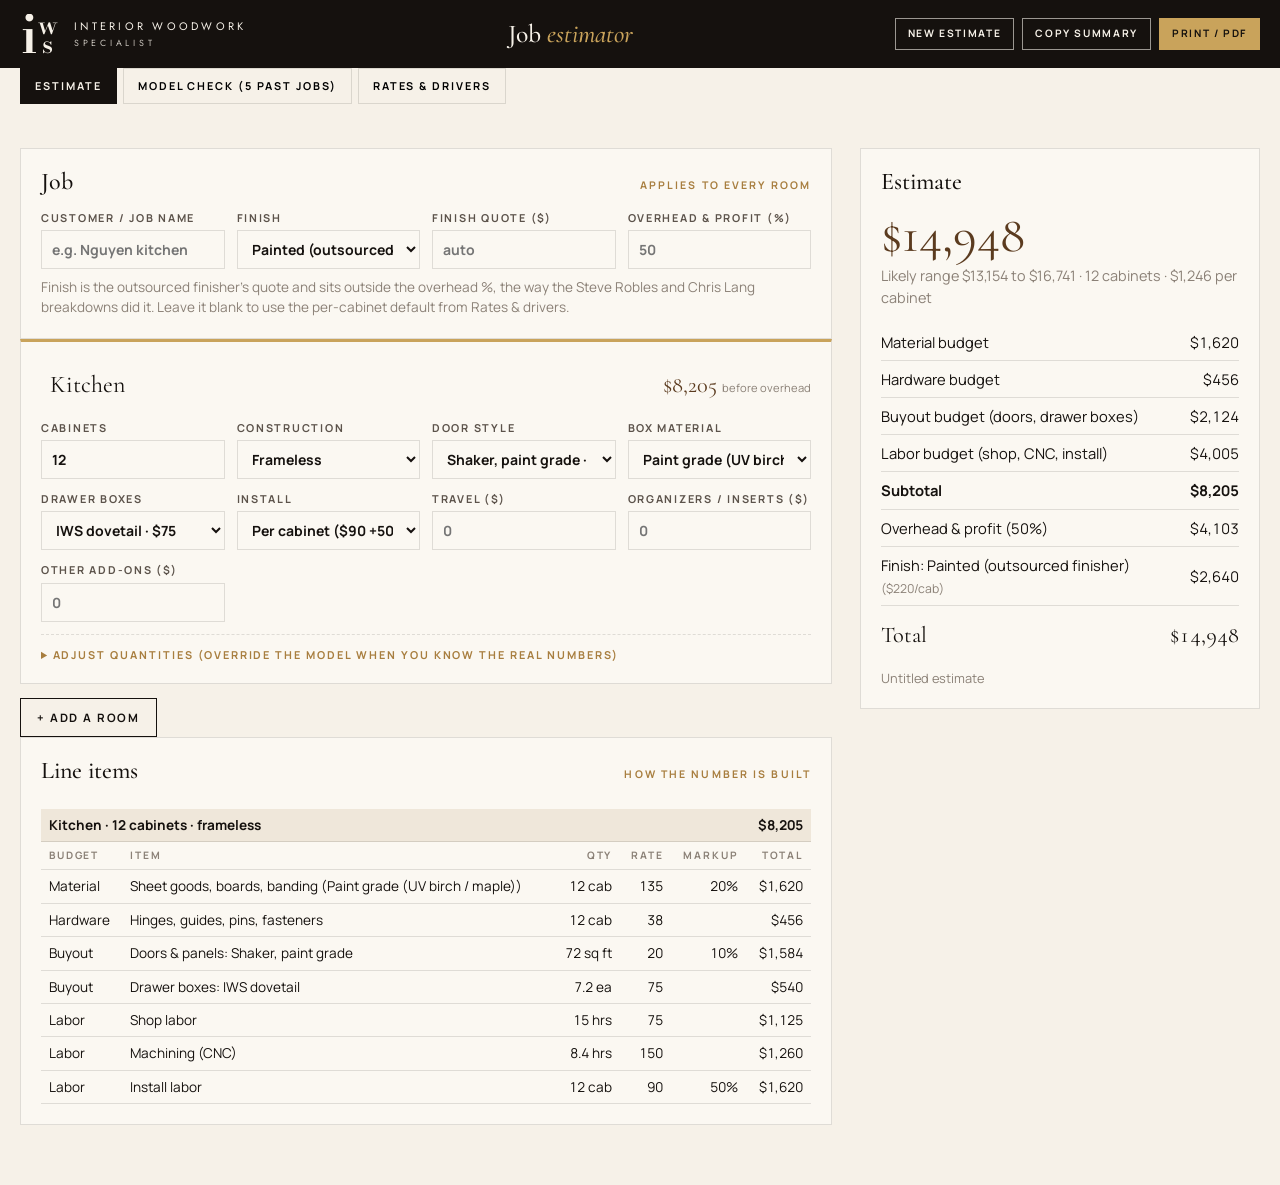
==== estimator/index.html @ f6d0c846 "Add internal job estimator built from five IWS pricing breakdowns estimator/index.html: quick job es" ====
<!DOCTYPE html>
<html lang="en">
<head>
  <meta charset="utf-8">
  <meta name="viewport" content="width=device-width, initial-scale=1">
  <meta name="robots" content="noindex, nofollow">
  <title>IWS Estimator</title>
  <link rel="icon" type="image/png" href="../assets/images/logo/iws-mark.png">
  <link rel="stylesheet" href="../css/fonts.css">
  <style>
    :root { --ink:#15110e; --ink-2:#221c17; --paper:#f6f1e8; --cream:#fbf8f2; --paper-2:#efe7da; --walnut:#5b3b1f; --gold:#c9a35b; --gold-2:#a87e3f; --muted:#8b8177; --line:rgba(21,17,14,.12); --ok:#3f7d4e; --warn:#b3542f; }
    * { box-sizing:border-box; }
    body { margin:0; font-family:"Manrope","Helvetica Neue",Arial,sans-serif; font-size:15px; line-height:1.5; color:var(--ink); background:var(--paper); }
    h1,h2,h3 { font-family:"Cormorant Garamond",Georgia,serif; font-weight:500; margin:0; line-height:1.1; }
    button { font:inherit; cursor:pointer; }
    input, select { font:inherit; font-size:14px; padding:8px 10px; border:1px solid var(--line); background:var(--cream); color:var(--ink); border-radius:0; width:100%; }
    input:focus, select:focus { outline:2px solid var(--gold); outline-offset:-1px; }
    label { display:grid; gap:4px; font-size:.68rem; letter-spacing:.16em; text-transform:uppercase; font-weight:700; color:#5c534b; }
    .top { background:var(--ink); color:var(--paper); padding:14px 0; }
    .wrap { width:min(1400px, 100% - 40px); margin-inline:auto; }
    .top .wrap { display:flex; align-items:center; justify-content:space-between; gap:20px; flex-wrap:wrap; }
    .brand { display:flex; align-items:center; gap:14px; color:var(--paper); text-decoration:none; }
    .mono-svg { height:40px; width:auto; display:block; }
    .mono-svg text { font-family:"Bodoni Moda",Didot,serif; font-weight:600; }
    .brand span { font-family:"Jost",sans-serif; font-size:.68rem; letter-spacing:.3em; text-transform:uppercase; line-height:1.25; }
    .brand small { display:block; font-size:.82em; letter-spacing:.42em; opacity:.8; margin-top:3px; }
    .top h1 { font-size:1.6rem; }
    .top h1 em { color:var(--gold); font-style:italic; }
    .top .tools { display:flex; gap:8px; flex-wrap:wrap; }
    .btn { display:inline-flex; align-items:center; gap:8px; padding:10px 16px; font-size:.72rem; font-weight:700; letter-spacing:.16em; text-transform:uppercase; border:1px solid var(--ink); background:transparent; color:var(--ink); }
    .btn:hover { background:var(--ink); color:var(--paper); }
    .btn--gold { background:var(--gold); border-color:var(--gold); color:var(--ink); }
    .btn--gold:hover { background:#e6cf94; border-color:#e6cf94; color:var(--ink); }
    .btn--light { border-color:rgba(246,241,232,.6); color:var(--paper); }
    .btn--light:hover { background:var(--paper); color:var(--ink); }
    .btn--sm { padding:7px 12px; font-size:.64rem; }
    .btn--danger { border-color:var(--warn); color:var(--warn); }
    .btn--danger:hover { background:var(--warn); color:#fff; }
    .layout { display:grid; grid-template-columns: 1fr 400px; gap:28px; align-items:start; padding:28px 0 60px; }
    .card { background:var(--cream); border:1px solid var(--line); padding:20px; }
    .card + .card { margin-top:16px; }
    .card h2 { font-size:1.5rem; margin-bottom:14px; display:flex; align-items:baseline; justify-content:space-between; gap:12px; }
    .card h2 small { font-family:"Manrope",sans-serif; font-size:.66rem; letter-spacing:.2em; text-transform:uppercase; color:var(--gold-2); font-weight:700; }
    .grid { display:grid; gap:12px; grid-template-columns: repeat(auto-fit, minmax(150px, 1fr)); }
    .room { border-top:3px solid var(--gold); }
    .room-head { display:flex; justify-content:space-between; align-items:center; gap:12px; margin-bottom:12px; }
    .room-head input { font-family:"Cormorant Garamond",serif; font-size:1.5rem; padding:4px 8px; border-color:transparent; background:transparent; }
    .room-head input:hover, .room-head input:focus { border-color:var(--line); background:var(--paper); }
    .room-sub { font-family:"Cormorant Garamond",serif; font-size:1.4rem; color:var(--walnut); white-space:nowrap; }
    .adv { margin-top:12px; border-top:1px dashed var(--line); padding-top:12px; }
    .adv summary { cursor:pointer; font-size:.68rem; letter-spacing:.18em; text-transform:uppercase; font-weight:700; color:var(--gold-2); }
    .adv .grid { margin-top:12px; }
    .adv label span.model { font-weight:400; letter-spacing:0; text-transform:none; color:var(--muted); font-size:.72rem; }
    .summary { position:sticky; top:16px; }
    .summary .total { font-family:"Cormorant Garamond",serif; font-size:3.2rem; line-height:1; color:var(--walnut); }
    .summary .range { color:var(--muted); font-size:.9rem; margin-top:4px; }
    .summary table { width:100%; border-collapse:collapse; margin-top:16px; font-size:.92rem; }
    .summary td { padding:7px 0; border-bottom:1px solid var(--line); }
    .summary td:last-child { text-align:right; font-variant-numeric:tabular-nums; }
    .summary tr.sub td { font-weight:700; }
    .summary tr.tot td { font-family:"Cormorant Garamond",serif; font-size:1.4rem; border-bottom:0; padding-top:12px; }
    .summary .meta { font-size:.8rem; color:var(--muted); margin-top:10px; }
    #lines { overflow-x:auto; }
    .lines { width:100%; min-width:600px; border-collapse:collapse; font-size:.85rem; margin-top:10px; }
    .lines th, .lines td { text-align:left; padding:6px 8px; border-bottom:1px solid var(--line); vertical-align:top; }
    .lines th { font-size:.64rem; letter-spacing:.18em; text-transform:uppercase; color:var(--muted); }
    .lines td.n, .lines th.n { text-align:right; font-variant-numeric:tabular-nums; white-space:nowrap; }
    .lines tr.group td { font-weight:700; background:var(--paper-2); }
    .cal { width:100%; border-collapse:collapse; font-size:.9rem; }
    .cal th, .cal td { padding:9px 8px; border-bottom:1px solid var(--line); text-align:left; vertical-align:top; }
    .cal th { font-size:.64rem; letter-spacing:.18em; text-transform:uppercase; color:var(--muted); }
    .cal td.n { text-align:right; font-variant-numeric:tabular-nums; white-space:nowrap; }
    .cal .ok { color:var(--ok); font-weight:700; } .cal .warn { color:var(--warn); font-weight:700; }
    .cal small { color:var(--muted); display:block; }
    .settings .grid { grid-template-columns: repeat(auto-fit, minmax(170px, 1fr)); }
    .note { font-size:.85rem; color:var(--muted); margin:8px 0 0; }
    .tabs { display:flex; gap:6px; margin-bottom:16px; flex-wrap:wrap; }
    .tabs button { padding:9px 14px; font-size:.68rem; letter-spacing:.18em; text-transform:uppercase; font-weight:700; border:1px solid var(--line); background:transparent; }
    .tabs button.on { background:var(--ink); color:var(--paper); border-color:var(--ink); }
    .pane[hidden] { display:none; }
    @media (max-width: 980px) { .layout { grid-template-columns:1fr; } .summary { position:static; } }
    @media print {
      .top, .tabs, .tools, .adv, .btn, #settingsPane, #calPane, .room-head button, .noprint { display:none !important; }
      body { background:#fff; } .layout { grid-template-columns:1fr; padding:0; } .card { border:0; padding:0 0 16px; page-break-inside:avoid; }
      .summary { position:static; } input, select { border:0; background:transparent; padding:0; }
      .print-head { display:block !important; }
    }
    .print-head { display:none; font-family:"Cormorant Garamond",serif; font-size:1.6rem; margin-bottom:12px; }
    .print-head small { display:block; font-family:"Manrope",sans-serif; font-size:.75rem; color:var(--muted); }
  </style>
</head>
<body>

<header class="top">
  <div class="wrap">
    <a class="brand" href="../index.html">
      <svg class="mono-svg" viewBox="0 0 100 100" aria-hidden="true"><text font-size="130" x="2" y="97" fill="currentColor">i</text><text font-size="62" x="46" y="50" fill="currentColor">w</text><text font-size="62" x="54" y="97" fill="currentColor">s</text></svg>
      <span>Interior Woodwork<small>Specialist</small></span>
    </a>
    <h1>Job <em>estimator</em></h1>
    <div class="tools">
      <button class="btn btn--light btn--sm" id="btnNew">New estimate</button>
      <button class="btn btn--light btn--sm" id="btnCopy">Copy summary</button>
      <button class="btn btn--gold btn--sm" id="btnPrint">Print / PDF</button>
    </div>
  </div>
</header>

<main class="wrap">
  <div class="tabs noprint">
    <button class="on" data-tab="estimate">Estimate</button>
    <button data-tab="cal">Model check (5 past jobs)</button>
    <button data-tab="settings">Rates &amp; drivers</button>
  </div>

  <!-- ESTIMATE -->
  <section class="pane" id="estimatePane">
    <div class="layout">
      <div>
        <div class="print-head" id="printHead"></div>
        <div class="card">
          <h2>Job <small>Applies to every room</small></h2>
          <div class="grid">
            <label>Customer / job name <input id="jobName" placeholder="e.g. Nguyen kitchen"></label>
            <label>Finish <select id="finish"></select></label>
            <label>Finish quote ($) <input id="finishQuote" type="number" min="0" step="50" placeholder="auto"></label>
            <label>Overhead &amp; profit (%) <input id="overheadPct" type="number" min="0" step="1"></label>
          </div>
          <p class="note">Finish is the outsourced finisher's quote and sits outside the overhead %, the way the Steve Robles and Chris Lang breakdowns did it. Leave it blank to use the per-cabinet default from Rates &amp; drivers.</p>
        </div>
        <div id="rooms"></div>
        <div style="margin-top:14px" class="noprint"><button class="btn" id="btnAddRoom">+ Add a room</button></div>
        <div class="card" id="linesCard"><h2>Line items <small>How the number is built</small></h2><div id="lines"></div></div>
      </div>
      <aside class="summary card">
        <h2>Estimate</h2>
        <div class="total" id="total">$0</div>
        <div class="range" id="range"></div>
        <table id="summaryTable"></table>
        <div class="meta" id="meta"></div>
      </aside>
    </div>
  </section>

  <!-- CALIBRATION -->
  <section class="pane" id="calPane" hidden>
    <div class="card">
      <h2>Model vs. the five real breakdowns <small>Same drivers, real cabinet counts</small></h2>
      <p class="note">Each row runs a past job through the quick model using only its cabinet counts, construction, door style, drawer boxes and install method, then compares with what IWS actually priced. Aim for every row inside about 10%. Change drivers in the next tab and this updates live.</p>
      <table class="cal" id="calTable"></table>
      <p class="note" id="calSummary"></p>
      <p class="note">Two jobs (McCasland, Herlinda) priced install as hours instead of per cabinet, so their cabinet counts are estimates. On McCasland and Herlinda the finish quote sat inside the 50% overhead; on the other three it sat outside. Bhimani used 63.6% overhead instead of 50%.</p>
    </div>
  </section>

  <!-- SETTINGS -->
  <section class="pane settings" id="settingsPane" hidden>
    <div class="card">
      <h2>Rate card <small>From the breakdowns</small></h2>
      <div class="grid" id="rateGrid"></div>
    </div>
    <div class="card">
      <h2>Per-cabinet drivers <small>Fitted from past jobs</small></h2>
      <div class="grid" id="driverGrid"></div>
      <p class="note">Observed per cabinet on rooms with known counts: material $124 to $151, hardware $38 to $41, door area 4 to 9 sq ft, drawers 0.45 to 0.70, shop 1.1 to 1.3 hours (1.9 on the newest template), machining 0.5 to 0.85 hours, face-frame parts 3.6 to 4.9 on inset.</p>
    </div>
    <div class="card">
      <h2>Door styles ($ per sq ft) <small>Rate and line markup</small></h2>
      <div class="grid" id="doorGrid"></div>
    </div>
    <div class="card">
      <h2>Drawer boxes, material tiers, finish <small>Per unit</small></h2>
      <div class="grid" id="miscGrid"></div>
      <div style="margin-top:16px;display:flex;gap:8px;flex-wrap:wrap">
        <button class="btn btn--sm" id="btnExport">Export settings (JSON)</button>
        <button class="btn btn--sm btn--danger" id="btnReset">Reset to fitted defaults</button>
      </div>
      <p class="note">Settings save in this browser automatically. Export before switching computers.</p>
    </div>
  </section>
</main>

<script src="model.js"></script>
<script>
(function () {
  const M = window.IWSModel;
  const $ = (s, r) => (r || document).querySelector(s);
  const fmt = (n) => '$' + Math.round(n).toLocaleString('en-US');
  const fmt2 = (n, d) => Number(n).toLocaleString('en-US', { maximumFractionDigits: d === undefined ? 2 : d });
  const LS_CFG = 'iws-estimator-config-v1', LS_JOB = 'iws-estimator-job-v1';

  // ---- config (rates, drivers, catalogs) with persistence ----
  const deep = (o) => JSON.parse(JSON.stringify(o));
  const defaults = () => ({ rates: deep(M.RATES), drivers: deep(M.DRIVERS), doors: deep(M.DOOR_STYLES), boxes: deep(M.DRAWER_BOXES), tiers: deep(M.MATERIAL_TIERS), finishes: deep(M.FINISH_OPTIONS) });
  let cfg; try { cfg = JSON.parse(localStorage.getItem(LS_CFG)) || defaults(); } catch { cfg = defaults(); }
  function applyCfg() { // push catalog edits into the model's shared lists
    ['doors','boxes','tiers','finishes'].forEach((k) => { const list = { doors: M.DOOR_STYLES, boxes: M.DRAWER_BOXES, tiers: M.MATERIAL_TIERS, finishes: M.FINISH_OPTIONS }[k]; cfg[k].forEach((it, i) => Object.assign(list[i], it)); });
  }
  function saveCfg() { try { localStorage.setItem(LS_CFG, JSON.stringify(cfg)); } catch {} }

  // ---- job state ----
  const newRoom = (name) => ({ name: name || 'Kitchen', cabinets: 12, construction: 'frameless', doorStyle: 'shaker_paint', materialTier: 'paint', drawerBox: 'dovetail', installMode: 'percab', installHrs: '', installLump: '', travel: '', organizers: '', otherAddons: '', otherLabel: 'Other add-ons', overrides: {} });
  const newJob = () => ({ name: '', finish: 'painted', finishQuote: '', overheadPct: '', rooms: [newRoom('Kitchen')] });
  let job; try { job = JSON.parse(localStorage.getItem(LS_JOB)) || newJob(); } catch { job = newJob(); }
  function saveJob() { try { localStorage.setItem(LS_JOB, JSON.stringify(job)); } catch {} }

  // ---- render rooms ----
  const opts = (list, sel, fmtFn) => list.map((o) => `<option value="${o.id}" ${o.id === sel ? 'selected' : ''}>${fmtFn ? fmtFn(o) : o.label}</option>`).join('');
  function renderRooms() {
    const est = M.estimateJob(job, cfg);
    $('#rooms').innerHTML = job.rooms.map((r, i) => {
      const e = est.rooms[i]; const q = e.quantities; const ov = r.overrides || {};
      const qi = (key, label, unit, d) => `<label>${label} <span class="model">model: ${fmt2(q[key], d)} ${unit}</span><input type="number" step="any" data-ov="${key}" data-i="${i}" value="${ov[key] ?? ''}" placeholder="${fmt2(q[key], d)}"></label>`;
      return `<div class="card room" data-i="${i}">
        <div class="room-head">
          <input data-f="name" data-i="${i}" value="${esc(r.name)}" aria-label="Room name">
          <div style="display:flex;align-items:center;gap:12px"><span class="room-sub">${fmt(e.subtotal)} <small style="font-family:Manrope;font-size:.7rem;color:var(--muted)">before overhead</small></span>${job.rooms.length > 1 ? `<button class="btn btn--sm btn--danger" data-del="${i}">Remove</button>` : ''}</div>
        </div>
        <div class="grid">
          <label>Cabinets <input type="number" min="0" step="1" data-f="cabinets" data-i="${i}" value="${r.cabinets}"></label>
          <label>Construction <select data-f="construction" data-i="${i}"><option value="frameless" ${r.construction==='frameless'?'selected':''}>Frameless</option><option value="inset" ${r.construction==='inset'?'selected':''}>Inset / face frame</option></select></label>
          <label>Door style <select data-f="doorStyle" data-i="${i}">${opts(cfg.doors, r.doorStyle, (o) => `${o.label} · $${o.rate}/sf`)}</select></label>
          <label>Box material <select data-f="materialTier" data-i="${i}">${opts(cfg.tiers, r.materialTier)}</select></label>
          <label>Drawer boxes <select data-f="drawerBox" data-i="${i}">${opts(cfg.boxes, r.drawerBox, (o) => `${o.label} · $${o.rate}`)}</select></label>
          <label>Install <select data-f="installMode" data-i="${i}"><option value="percab" ${r.installMode==='percab'?'selected':''}>Per cabinet ($${cfg.rates.installPerCab} +${cfg.rates.installMarkupPct}%)</option><option value="hours" ${r.installMode==='hours'?'selected':''}>By hours</option><option value="lump" ${r.installMode==='lump'?'selected':''}>Lump sum</option><option value="none" ${r.installMode==='none'?'selected':''}>No install</option></select></label>
          ${r.installMode==='hours' ? `<label>Install hours <input type="number" step="0.5" data-f="installHrs" data-i="${i}" value="${r.installHrs}"></label>` : ''}
          ${r.installMode==='lump' ? `<label>Install lump sum ($) <input type="number" step="50" data-f="installLump" data-i="${i}" value="${r.installLump}"></label>` : ''}
          <label>Travel ($) <input type="number" step="10" data-f="travel" data-i="${i}" value="${r.travel}" placeholder="0"></label>
          <label>Organizers / inserts ($) <input type="number" step="10" data-f="organizers" data-i="${i}" value="${r.organizers}" placeholder="0"></label>
          <label>Other add-ons ($) <input type="number" step="10" data-f="otherAddons" data-i="${i}" value="${r.otherAddons}" placeholder="0"></label>
        </div>
        <details class="adv">
          <summary>Adjust quantities (override the model when you know the real numbers)</summary>
          <div class="grid">
            ${qi('doorSqFt', 'Door + panel area', 'sq ft', 1)}
            ${qi('drawers', 'Drawer boxes', 'ea', 1)}
            ${qi('shopHrs', 'Shop labor', 'hrs', 1)}
            ${qi('machiningHrs', 'Machining', 'hrs', 1)}
            ${r.construction==='inset' ? qi('faceFrameParts', 'Face frame parts', 'ea', 0) : ''}
            ${r.construction==='inset' ? qi('drawerAsmHrs', 'Drawer assembly', 'hrs', 1) : ''}
            ${qi('material', 'Material budget', '$', 0)}
            ${qi('hardware', 'Hardware budget', '$', 0)}
          </div>
        </details>
      </div>`;
    }).join('');
    renderSummary(est);
  }
  function esc(s) { return String(s ?? '').replace(/[&<>"]/g, (c) => ({ '&':'&amp;','<':'&lt;','>':'&gt;','"':'&quot;' }[c])); }

  function renderSummary(est) {
    est = est || M.estimateJob(job, cfg);
    $('#total').textContent = fmt(est.total);
    $('#range').textContent = `Likely range ${fmt(est.low)} to ${fmt(est.high)} · ${est.cabinets} cabinets · ${fmt(est.perCab)} per cabinet`;
    const B = est.budgets;
    $('#summaryTable').innerHTML = `
      <tr><td>Material budget</td><td>${fmt(B.Material)}</td></tr>
      <tr><td>Hardware budget</td><td>${fmt(B.Hardware)}</td></tr>
      <tr><td>Buyout budget (doors, drawer boxes)</td><td>${fmt(B.Buyout)}</td></tr>
      <tr><td>Labor budget (shop, CNC, install)</td><td>${fmt(B.Labor)}</td></tr>
      <tr class="sub"><td>Subtotal</td><td>${fmt(est.subtotal)}</td></tr>
      <tr><td>Overhead &amp; profit (${fmt2(est.overheadPct, 1)}%)</td><td>${fmt(est.overhead)}</td></tr>
      <tr><td>Finish: ${est.finish.label}${job.finishQuote === '' ? ` <small style="color:var(--muted)">(${fmt(est.finishPerCab)}/cab)</small>` : ''}</td><td>${fmt(est.finishQuote)}</td></tr>
      <tr class="tot"><td>Total</td><td>${fmt(est.total)}</td></tr>`;
    $('#meta').textContent = job.name ? job.name : 'Untitled estimate';
    $('#printHead').innerHTML = `${esc(job.name || 'Estimate')}<small>Interior Woodwork Specialist · ${new Date().toLocaleDateString()} · internal estimate, not a customer quote</small>`;
    // line items
    let html = '';
    est.rooms.forEach((r) => {
      html += `<table class="lines"><tr class="group"><td colspan="5">${esc(r.name)} · ${r.cabinets} cabinets · ${r.construction}</td><td class="n">${fmt(r.subtotal)}</td></tr>
        <tr><th>Budget</th><th>Item</th><th class="n">Qty</th><th class="n">Rate</th><th class="n">Markup</th><th class="n">Total</th></tr>`;
      r.lines.forEach((l) => { html += `<tr><td>${l.group}</td><td>${esc(l.label)}</td><td class="n">${fmt2(l.qty, 1)} ${l.unit}</td><td class="n">${fmt2(l.rate, 2)}</td><td class="n">${l.markupPct ? l.markupPct + '%' : ''}</td><td class="n">${fmt(l.total)}</td></tr>`; });
      html += '</table>';
    });
    $('#lines').innerHTML = html;
  }

  // ---- events ----
  $('#rooms').addEventListener('input', (e) => {
    const t = e.target; const i = Number(t.dataset.i);
    if (t.dataset.f) { job.rooms[i][t.dataset.f] = t.type === 'number' ? (t.value === '' ? '' : Number(t.value)) : t.value; }
    if (t.dataset.ov) { job.rooms[i].overrides = job.rooms[i].overrides || {}; if (t.value === '') delete job.rooms[i].overrides[t.dataset.ov]; else job.rooms[i].overrides[t.dataset.ov] = Number(t.value); }
    saveJob();
    if (t.tagName === 'SELECT') renderRooms(); else { renderSummary(); $$updateRoomSubs(); }
  });
  function $$updateRoomSubs() { const est = M.estimateJob(job, cfg); document.querySelectorAll('.room').forEach((el, i) => { const s = el.querySelector('.room-sub'); if (s && est.rooms[i]) s.firstChild.textContent = fmt(est.rooms[i].subtotal) + ' '; }); }
  $('#rooms').addEventListener('click', (e) => { const b = e.target.closest('[data-del]'); if (b) { job.rooms.splice(Number(b.dataset.del), 1); saveJob(); renderRooms(); } });
  $('#btnAddRoom').addEventListener('click', () => { const names = ['Kitchen', 'Bathroom', 'Laundry', 'Pantry', 'Office', 'Closet', 'Entertainment wall']; job.rooms.push(newRoom(names[job.rooms.length % names.length])); saveJob(); renderRooms(); });
  ['jobName', 'finishQuote', 'overheadPct'].forEach((id) => $('#' + id).addEventListener('input', (e) => { const k = id === 'jobName' ? 'name' : id; job[k] = e.target.value === '' ? '' : (id === 'jobName' ? e.target.value : Number(e.target.value)); saveJob(); renderSummary(); }));
  $('#finish').addEventListener('change', (e) => { job.finish = e.target.value; saveJob(); renderSummary(); });
  $('#btnNew').addEventListener('click', () => { if (confirm('Start a new estimate? The current one will be cleared.')) { job = newJob(); saveJob(); hydrateJob(); renderRooms(); } });
  $('#btnPrint').addEventListener('click', () => window.print());
  $('#btnCopy').addEventListener('click', () => {
    const est = M.estimateJob(job, cfg); const B = est.budgets;
    const txt = [`IWS estimate: ${job.name || 'Untitled'}`, ...est.rooms.map((r) => `  ${r.name}: ${r.cabinets} cabinets, ${r.construction}, ${fmt(r.subtotal)}`), `Material ${fmt(B.Material)} · Hardware ${fmt(B.Hardware)} · Buyout ${fmt(B.Buyout)} · Labor ${fmt(B.Labor)}`, `Subtotal ${fmt(est.subtotal)} + overhead ${fmt2(est.overheadPct,1)}% ${fmt(est.overhead)} + finish ${fmt(est.finishQuote)}`, `TOTAL ${fmt(est.total)} (range ${fmt(est.low)} to ${fmt(est.high)})`].join('\n');
    navigator.clipboard?.writeText(txt).then(() => { $('#btnCopy').textContent = 'Copied'; setTimeout(() => ($('#btnCopy').textContent = 'Copy summary'), 1500); });
  });
  function hydrateJob() { $('#jobName').value = job.name || ''; $('#finish').innerHTML = opts(cfg.finishes, job.finish); $('#finishQuote').value = job.finishQuote; $('#overheadPct').value = job.overheadPct; $('#overheadPct').placeholder = cfg.rates.overheadPct; }

  // ---- tabs ----
  document.querySelectorAll('.tabs button').forEach((b) => b.addEventListener('click', () => {
    document.querySelectorAll('.tabs button').forEach((x) => x.classList.toggle('on', x === b));
    ['estimate', 'cal', 'settings'].forEach((p) => { $('#' + p + 'Pane').hidden = b.dataset.tab !== p; });
    if (b.dataset.tab === 'cal') renderCal();
  }));

  // ---- calibration ----
  function renderCal() {
    const rows = M.calibrate(cfg); let mape = 0;
    $('#calTable').innerHTML = `<tr><th>Job</th><th class="n">Cabinets</th><th class="n">IWS actual</th><th class="n">Model</th><th class="n">Error</th></tr>` + rows.map((r) => { mape += Math.abs(r.errorPct); return `<tr><td>${r.job}<small>${r.note}</small></td><td class="n">${r.cabinets}</td><td class="n">${fmt(r.actual)}</td><td class="n">${fmt(r.model)}</td><td class="n ${Math.abs(r.errorPct) <= 10 ? 'ok' : 'warn'}">${r.errorPct > 0 ? '+' : ''}${fmt2(r.errorPct, 1)}%</td></tr>`; }).join('');
    $('#calSummary').textContent = `Average absolute error across the five jobs: ${fmt2(mape / rows.length, 1)}%.`;
  }

  // ---- settings ----
  const RATE_LABELS = { shopLaborHr: 'Shop labor $/hr', machiningHr: 'Machining $/hr', drawerAsmHr: 'Drawer assembly $/hr', faceFramePart: 'Face frame part $', installPerCab: 'Install $/cabinet (or $/hr)', installMarkupPct: 'Install markup %', overheadPct: 'Overhead & profit %', hinge: 'Hinge $', guide: 'Drawer guide $', shelfPin: 'Shelf pin $', pilotScrew: 'Pilot screw $', materialMarkupPct: 'Material markup %', bandingMarkupPct: 'Banding markup %' };
  const DRIVER_LABELS = { materialPerCab: 'Material $ per cabinet', hardwarePerCab: 'Hardware $ per cabinet', doorSqFtPerCab: 'Door + panel sq ft per cabinet', drawersPerCab: 'Drawer boxes per cabinet', shopHrsPerCab: 'Shop hours per cabinet', machiningHrsPerCab: 'Machining hours per cabinet', faceFramePartsPerCab: 'Face frame parts per cabinet (inset)', drawerAsmHrsPerDrawer: 'Drawer assembly hrs per drawer (inset)', insetShopHrsMult: 'Inset shop-hours multiplier' };
  function renderSettings() {
    $('#rateGrid').innerHTML = Object.keys(RATE_LABELS).map((k) => `<label>${RATE_LABELS[k]} <input type="number" step="any" data-rate="${k}" value="${cfg.rates[k]}"></label>`).join('');
    $('#driverGrid').innerHTML = Object.keys(DRIVER_LABELS).map((k) => `<label>${DRIVER_LABELS[k]} <input type="number" step="any" data-driver="${k}" value="${cfg.drivers[k]}"></label>`).join('');
    $('#doorGrid').innerHTML = cfg.doors.map((d, i) => `<label>${d.label} <div style="display:flex;gap:6px"><input type="number" step="0.1" data-door="${i}" data-k="rate" value="${d.rate}" title="$ per sq ft"><input type="number" step="1" data-door="${i}" data-k="markup" value="${d.markup}" title="markup %" style="max-width:70px"></div></label>`).join('');
    $('#miscGrid').innerHTML = cfg.boxes.map((b, i) => `<label>Drawer box: ${b.label} ($) <input type="number" step="1" data-box="${i}" value="${b.rate}"></label>`).join('') + cfg.tiers.map((t, i) => `<label>Material tier: ${t.label} (× multiplier) <input type="number" step="0.05" data-tier="${i}" value="${t.mult}"></label>`).join('') + cfg.finishes.map((f, i) => `<label>Finish: ${f.label} ($/cab) <input type="number" step="10" data-finish="${i}" value="${f.perCab}"></label>`).join('');
  }
  $('#settingsPane').addEventListener('input', (e) => {
    const t = e.target, v = Number(t.value);
    if (t.dataset.rate) cfg.rates[t.dataset.rate] = v;
    if (t.dataset.driver) cfg.drivers[t.dataset.driver] = v;
    if (t.dataset.door) cfg.doors[Number(t.dataset.door)][t.dataset.k] = v;
    if (t.dataset.box) cfg.boxes[Number(t.dataset.box)].rate = v;
    if (t.dataset.tier) cfg.tiers[Number(t.dataset.tier)].mult = v;
    if (t.dataset.finish) cfg.finishes[Number(t.dataset.finish)].perCab = v;
    applyCfg(); saveCfg(); renderRooms();
  });
  $('#btnReset').addEventListener('click', () => { if (confirm('Reset every rate and driver to the fitted defaults?')) { cfg = defaults(); applyCfg(); saveCfg(); renderSettings(); hydrateJob(); renderRooms(); } });
  $('#btnExport').addEventListener('click', () => { const blob = new Blob([JSON.stringify(cfg, null, 2)], { type: 'application/json' }); const a = document.createElement('a'); a.href = URL.createObjectURL(blob); a.download = 'iws-estimator-settings.json'; a.click(); });

  // ---- boot ----
  applyCfg(); hydrateJob(); renderSettings(); renderRooms();
})();
</script>
</body>
</html>
---- css/fonts.css ----
/* Self-hosted Google Fonts: Cormorant Garamond, Manrope, Pinyon Script (SIL Open Font License) */
@font-face { font-family: 'Cormorant Garamond'; font-style: italic; font-weight: 400; font-display: swap; src: url('../assets/fonts/CormorantGaramond-400-italic-latin.woff2') format('woff2'); unicode-range: U+0000-00FF, U+0131, U+0152-0153, U+02BB-02BC, U+02C6, U+02DA, U+02DC, U+0304, U+0308, U+0329, U+2000-206F, U+20AC, U+2122, U+2191, U+2193, U+2212, U+2215, U+FEFF, U+FFFD; }
@font-face { font-family: 'Cormorant Garamond'; font-style: italic; font-weight: 500; font-display: swap; src: url('../assets/fonts/CormorantGaramond-500-italic-latin.woff2') format('woff2'); unicode-range: U+0000-00FF, U+0131, U+0152-0153, U+02BB-02BC, U+02C6, U+02DA, U+02DC, U+0304, U+0308, U+0329, U+2000-206F, U+20AC, U+2122, U+2191, U+2193, U+2212, U+2215, U+FEFF, U+FFFD; }
@font-face { font-family: 'Cormorant Garamond'; font-style: normal; font-weight: 400; font-display: swap; src: url('../assets/fonts/CormorantGaramond-400-normal-latin.woff2') format('woff2'); unicode-range: U+0000-00FF, U+0131, U+0152-0153, U+02BB-02BC, U+02C6, U+02DA, U+02DC, U+0304, U+0308, U+0329, U+2000-206F, U+20AC, U+2122, U+2191, U+2193, U+2212, U+2215, U+FEFF, U+FFFD; }
@font-face { font-family: 'Cormorant Garamond'; font-style: normal; font-weight: 500; font-display: swap; src: url('../assets/fonts/CormorantGaramond-500-normal-latin.woff2') format('woff2'); unicode-range: U+0000-00FF, U+0131, U+0152-0153, U+02BB-02BC, U+02C6, U+02DA, U+02DC, U+0304, U+0308, U+0329, U+2000-206F, U+20AC, U+2122, U+2191, U+2193, U+2212, U+2215, U+FEFF, U+FFFD; }
@font-face { font-family: 'Cormorant Garamond'; font-style: normal; font-weight: 600; font-display: swap; src: url('../assets/fonts/CormorantGaramond-600-normal-latin.woff2') format('woff2'); unicode-range: U+0000-00FF, U+0131, U+0152-0153, U+02BB-02BC, U+02C6, U+02DA, U+02DC, U+0304, U+0308, U+0329, U+2000-206F, U+20AC, U+2122, U+2191, U+2193, U+2212, U+2215, U+FEFF, U+FFFD; }
@font-face { font-family: 'Manrope'; font-style: normal; font-weight: 300; font-display: swap; src: url('../assets/fonts/Manrope-300-normal-latin.woff2') format('woff2'); unicode-range: U+0000-00FF, U+0131, U+0152-0153, U+02BB-02BC, U+02C6, U+02DA, U+02DC, U+0304, U+0308, U+0329, U+2000-206F, U+20AC, U+2122, U+2191, U+2193, U+2212, U+2215, U+FEFF, U+FFFD; }
@font-face { font-family: 'Manrope'; font-style: normal; font-weight: 400; font-display: swap; src: url('../assets/fonts/Manrope-400-normal-latin.woff2') format('woff2'); unicode-range: U+0000-00FF, U+0131, U+0152-0153, U+02BB-02BC, U+02C6, U+02DA, U+02DC, U+0304, U+0308, U+0329, U+2000-206F, U+20AC, U+2122, U+2191, U+2193, U+2212, U+2215, U+FEFF, U+FFFD; }
@font-face { font-family: 'Manrope'; font-style: normal; font-weight: 600; font-display: swap; src: url('../assets/fonts/Manrope-600-normal-latin.woff2') format('woff2'); unicode-range: U+0000-00FF, U+0131, U+0152-0153, U+02BB-02BC, U+02C6, U+02DA, U+02DC, U+0304, U+0308, U+0329, U+2000-206F, U+20AC, U+2122, U+2191, U+2193, U+2212, U+2215, U+FEFF, U+FFFD; }
@font-face { font-family: 'Manrope'; font-style: normal; font-weight: 700; font-display: swap; src: url('../assets/fonts/Manrope-700-normal-latin.woff2') format('woff2'); unicode-range: U+0000-00FF, U+0131, U+0152-0153, U+02BB-02BC, U+02C6, U+02DA, U+02DC, U+0304, U+0308, U+0329, U+2000-206F, U+20AC, U+2122, U+2191, U+2193, U+2212, U+2215, U+FEFF, U+FFFD; }
@font-face { font-family: 'Pinyon Script'; font-style: normal; font-weight: 400; font-display: swap; src: url('../assets/fonts/PinyonScript-400-normal-latin.woff2') format('woff2'); unicode-range: U+0000-00FF, U+0131, U+0152-0153, U+02BB-02BC, U+02C6, U+02DA, U+02DC, U+0304, U+0308, U+0329, U+2000-206F, U+20AC, U+2122, U+2191, U+2193, U+2212, U+2215, U+FEFF, U+FFFD; }
/* Brand lockup fonts: Bodoni Moda (monogram), Jost (wordmark) */
@font-face { font-family: 'Bodoni Moda'; font-style: normal; font-weight: 500; font-display: swap; src: url('../assets/fonts/BodoniModa-500-normal-latin.woff2') format('woff2'); }
@font-face { font-family: 'Bodoni Moda'; font-style: normal; font-weight: 600; font-display: swap; src: url('../assets/fonts/BodoniModa-600-normal-latin.woff2') format('woff2'); }
@font-face { font-family: 'Jost'; font-style: normal; font-weight: 300; font-display: swap; src: url('../assets/fonts/Jost-300-normal-latin.woff2') format('woff2'); }
@font-face { font-family: 'Jost'; font-style: normal; font-weight: 400; font-display: swap; src: url('../assets/fonts/Jost-400-normal-latin.woff2') format('woff2'); }
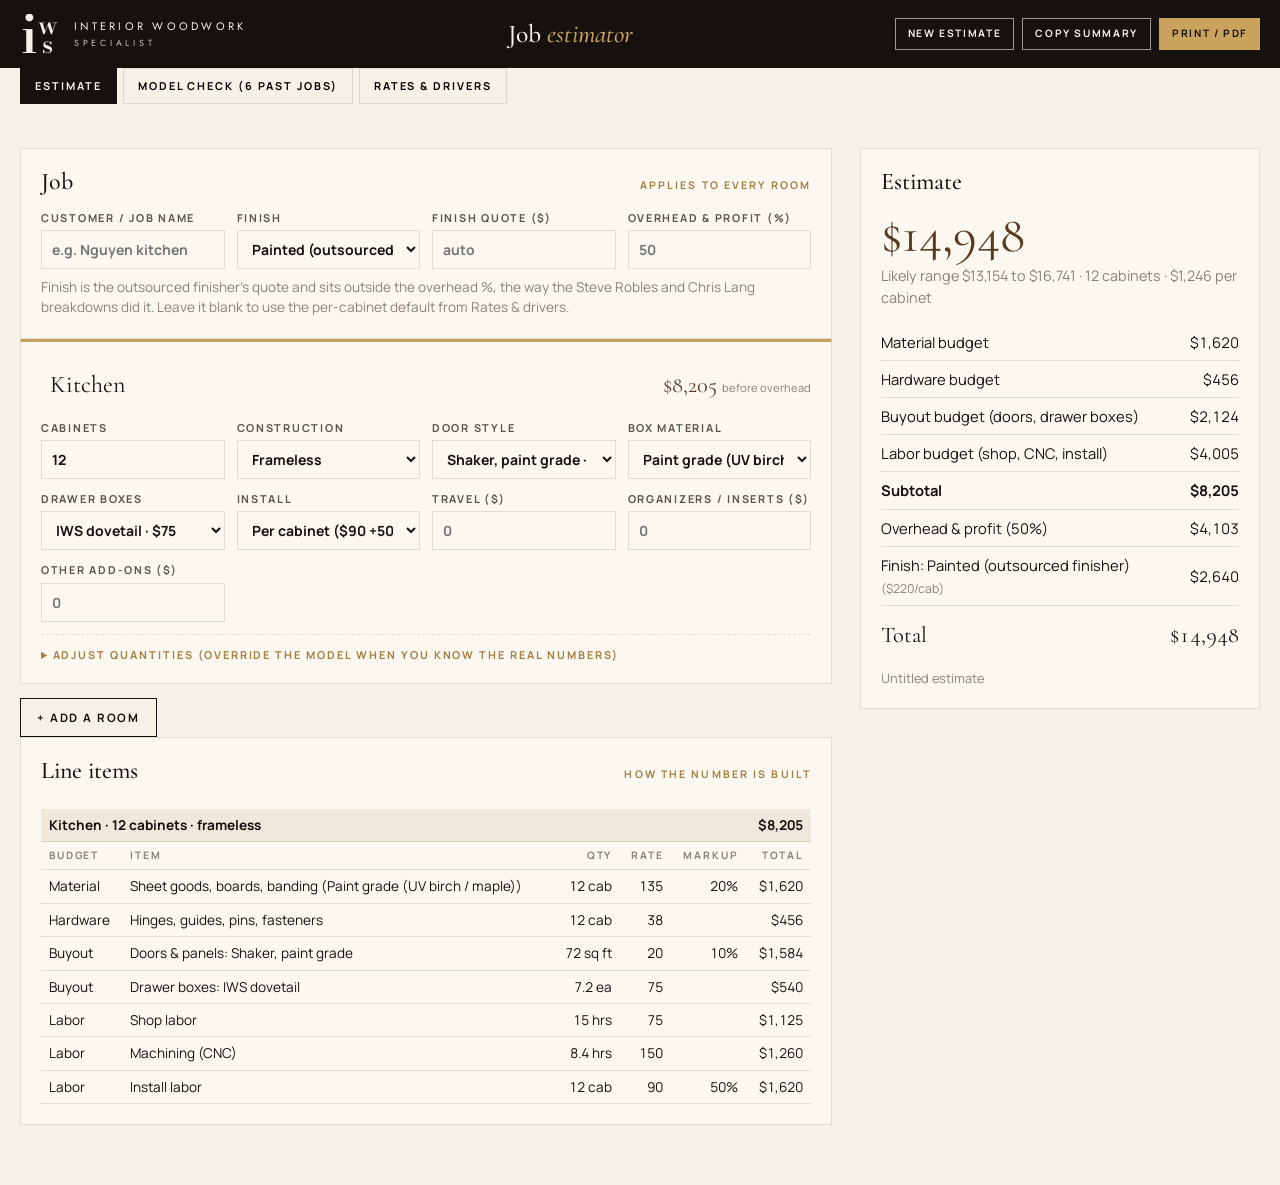
==== commit 5f31e64f: "Estimator: add the Haney first-try estimate as a sixth calibration job 50-cabinet frameless kitchen " ====
--- a/estimator/index.html
+++ b/estimator/index.html
@@ -109,7 +109,7 @@
 <main class="wrap">
   <div class="tabs noprint">
     <button class="on" data-tab="estimate">Estimate</button>
-    <button data-tab="cal">Model check (5 past jobs)</button>
+    <button data-tab="cal">Model check (6 past jobs)</button>
     <button data-tab="settings">Rates &amp; drivers</button>
   </div>
 
@@ -145,7 +145,7 @@
   <!-- CALIBRATION -->
   <section class="pane" id="calPane" hidden>
     <div class="card">
-      <h2>Model vs. the five real breakdowns <small>Same drivers, real cabinet counts</small></h2>
+      <h2>Model vs. the six real breakdowns <small>Same drivers, real cabinet counts</small></h2>
       <p class="note">Each row runs a past job through the quick model using only its cabinet counts, construction, door style, drawer boxes and install method, then compares with what IWS actually priced. Aim for every row inside about 10%. Change drivers in the next tab and this updates live.</p>
       <table class="cal" id="calTable"></table>
       <p class="note" id="calSummary"></p>
@@ -308,7 +308,7 @@
   function renderCal() {
     const rows = M.calibrate(cfg); let mape = 0;
     $('#calTable').innerHTML = `<tr><th>Job</th><th class="n">Cabinets</th><th class="n">IWS actual</th><th class="n">Model</th><th class="n">Error</th></tr>` + rows.map((r) => { mape += Math.abs(r.errorPct); return `<tr><td>${r.job}<small>${r.note}</small></td><td class="n">${r.cabinets}</td><td class="n">${fmt(r.actual)}</td><td class="n">${fmt(r.model)}</td><td class="n ${Math.abs(r.errorPct) <= 10 ? 'ok' : 'warn'}">${r.errorPct > 0 ? '+' : ''}${fmt2(r.errorPct, 1)}%</td></tr>`; }).join('');
-    $('#calSummary').textContent = `Average absolute error across the five jobs: ${fmt2(mape / rows.length, 1)}%.`;
+    $('#calSummary').textContent = `Average absolute error across the jobs: ${fmt2(mape / rows.length, 1)}%.`;
   }
 
   // ---- settings ----
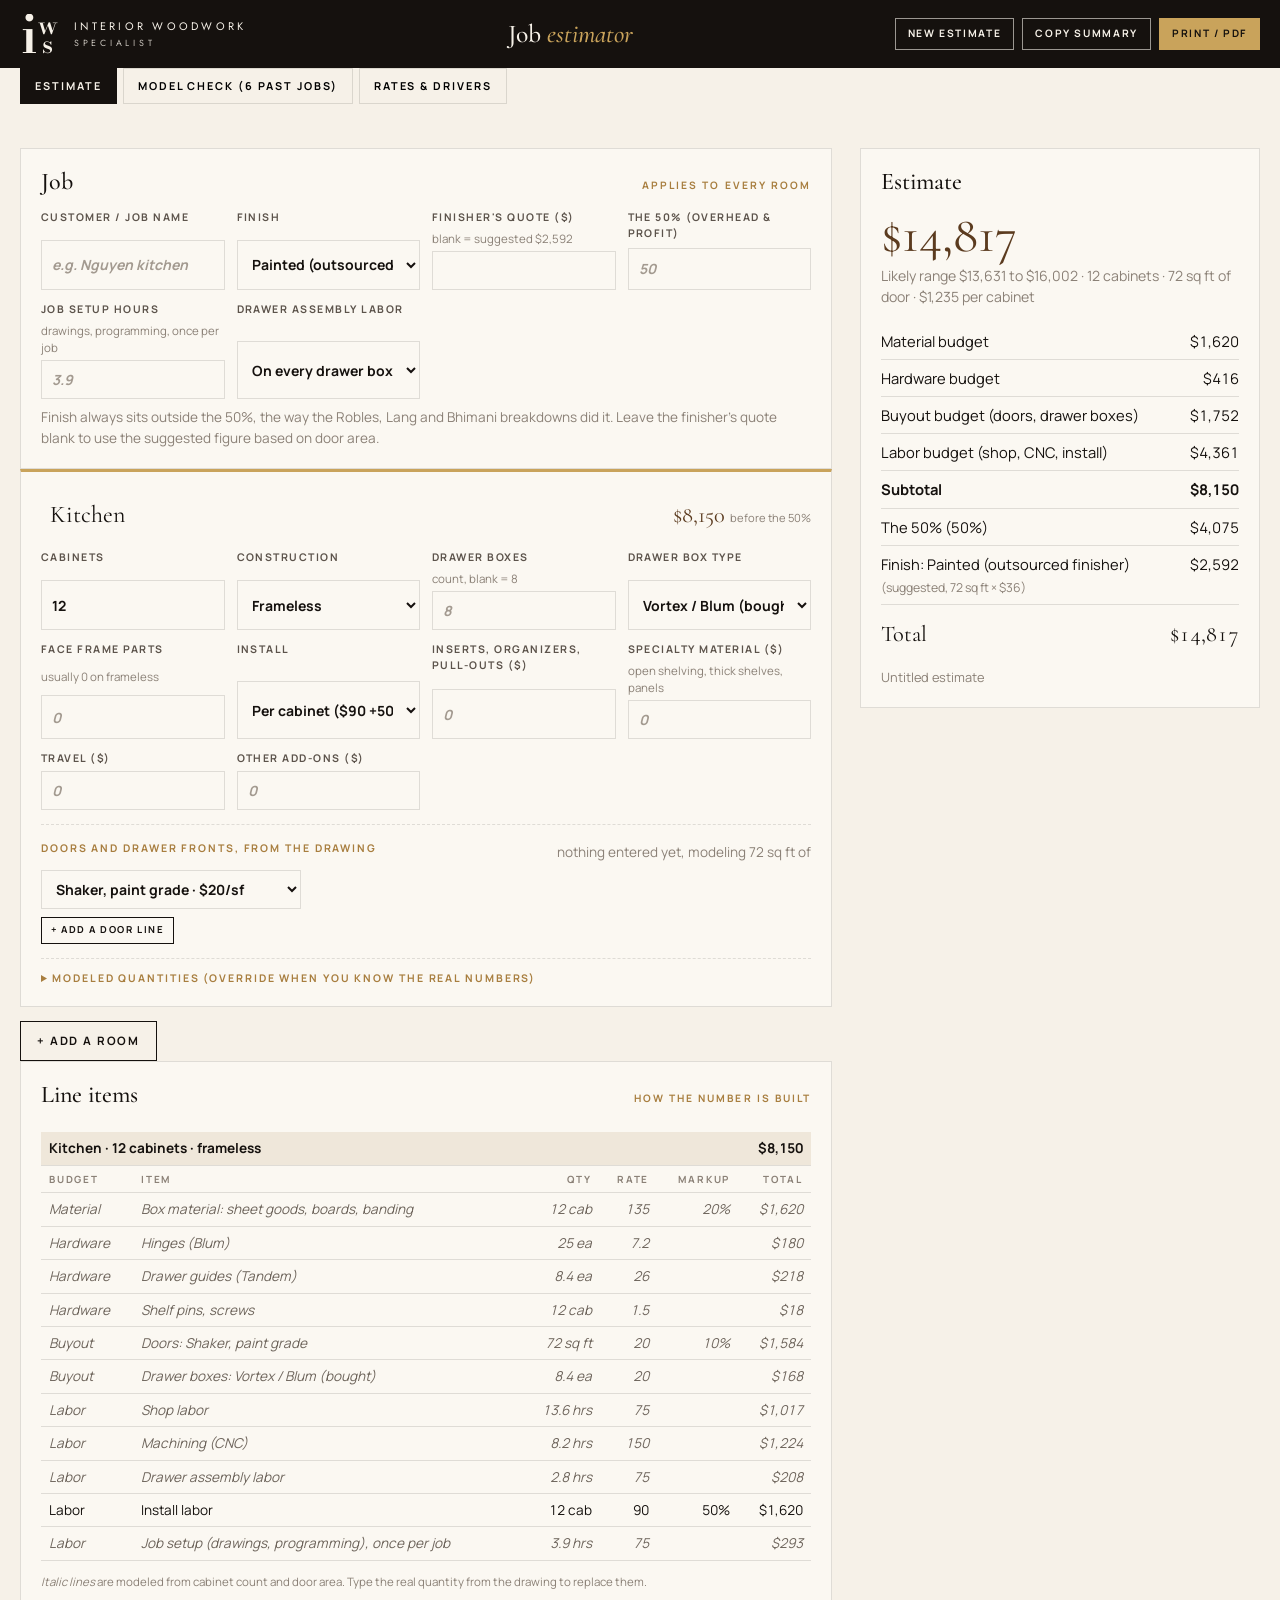
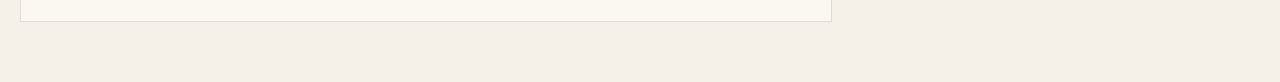
==== commit a4a9c6de: "Estimator v2: price from drawing quantities, six-job calibration at 4.2% Rooms now take door area by" ====
--- a/estimator/index.html
+++ b/estimator/index.html
@@ -13,74 +13,80 @@
     body { margin:0; font-family:"Manrope","Helvetica Neue",Arial,sans-serif; font-size:15px; line-height:1.5; color:var(--ink); background:var(--paper); }
     h1,h2,h3 { font-family:"Cormorant Garamond",Georgia,serif; font-weight:500; margin:0; line-height:1.1; }
     button { font:inherit; cursor:pointer; }
-    input, select { font:inherit; font-size:14px; padding:8px 10px; border:1px solid var(--line); background:var(--cream); color:var(--ink); border-radius:0; width:100%; }
+    input, select { font:inherit; font-size:14px; padding:8px 10px; border:1px solid var(--line); background:var(--cream); color:var(--ink); border-radius:0; width:100%; min-width:0; }
+    input::placeholder { color:#a39a90; font-style:italic; }
     input:focus, select:focus { outline:2px solid var(--gold); outline-offset:-1px; }
-    label { display:grid; gap:4px; font-size:.68rem; letter-spacing:.16em; text-transform:uppercase; font-weight:700; color:#5c534b; }
+    label { display:grid; gap:4px; font-size:.66rem; letter-spacing:.14em; text-transform:uppercase; font-weight:700; color:#5c534b; min-width:0; }
+    label .hint { font-weight:400; letter-spacing:0; text-transform:none; color:var(--muted); font-size:.72rem; }
     .top { background:var(--ink); color:var(--paper); padding:14px 0; }
-    .wrap { width:min(1400px, 100% - 40px); margin-inline:auto; }
+    .wrap { width:min(1440px, 100% - 40px); margin-inline:auto; }
     .top .wrap { display:flex; align-items:center; justify-content:space-between; gap:20px; flex-wrap:wrap; }
     .brand { display:flex; align-items:center; gap:14px; color:var(--paper); text-decoration:none; }
     .mono-svg { height:40px; width:auto; display:block; }
     .mono-svg text { font-family:"Bodoni Moda",Didot,serif; font-weight:600; }
     .brand span { font-family:"Jost",sans-serif; font-size:.68rem; letter-spacing:.3em; text-transform:uppercase; line-height:1.25; }
     .brand small { display:block; font-size:.82em; letter-spacing:.42em; opacity:.8; margin-top:3px; }
-    .top h1 { font-size:1.6rem; }
-    .top h1 em { color:var(--gold); font-style:italic; }
+    .top h1 { font-size:1.6rem; } .top h1 em { color:var(--gold); font-style:italic; }
     .top .tools { display:flex; gap:8px; flex-wrap:wrap; }
     .btn { display:inline-flex; align-items:center; gap:8px; padding:10px 16px; font-size:.72rem; font-weight:700; letter-spacing:.16em; text-transform:uppercase; border:1px solid var(--ink); background:transparent; color:var(--ink); }
     .btn:hover { background:var(--ink); color:var(--paper); }
-    .btn--gold { background:var(--gold); border-color:var(--gold); color:var(--ink); }
-    .btn--gold:hover { background:#e6cf94; border-color:#e6cf94; color:var(--ink); }
-    .btn--light { border-color:rgba(246,241,232,.6); color:var(--paper); }
-    .btn--light:hover { background:var(--paper); color:var(--ink); }
-    .btn--sm { padding:7px 12px; font-size:.64rem; }
-    .btn--danger { border-color:var(--warn); color:var(--warn); }
-    .btn--danger:hover { background:var(--warn); color:#fff; }
-    .layout { display:grid; grid-template-columns: 1fr 400px; gap:28px; align-items:start; padding:28px 0 60px; }
-    .card { background:var(--cream); border:1px solid var(--line); padding:20px; }
+    .btn--gold { background:var(--gold); border-color:var(--gold); color:var(--ink); } .btn--gold:hover { background:#e6cf94; border-color:#e6cf94; color:var(--ink); }
+    .btn--light { border-color:rgba(246,241,232,.6); color:var(--paper); } .btn--light:hover { background:var(--paper); color:var(--ink); }
+    .btn--sm { padding:7px 12px; font-size:.64rem; } .btn--xs { padding:5px 9px; font-size:.6rem; }
+    .btn--danger { border-color:var(--warn); color:var(--warn); } .btn--danger:hover { background:var(--warn); color:#fff; }
+    .layout { display:grid; grid-template-columns:1fr 400px; gap:28px; align-items:start; padding:28px 0 60px; }
+    .card { background:var(--cream); border:1px solid var(--line); padding:20px; min-width:0; }
     .card + .card { margin-top:16px; }
-    .card h2 { font-size:1.5rem; margin-bottom:14px; display:flex; align-items:baseline; justify-content:space-between; gap:12px; }
-    .card h2 small { font-family:"Manrope",sans-serif; font-size:.66rem; letter-spacing:.2em; text-transform:uppercase; color:var(--gold-2); font-weight:700; }
-    .grid { display:grid; gap:12px; grid-template-columns: repeat(auto-fit, minmax(150px, 1fr)); }
+    .card h2 { font-size:1.5rem; margin-bottom:14px; display:flex; align-items:baseline; justify-content:space-between; gap:12px; flex-wrap:wrap; }
+    .card h2 small { font-family:"Manrope",sans-serif; font-size:.64rem; letter-spacing:.2em; text-transform:uppercase; color:var(--gold-2); font-weight:700; }
+    .grid { display:grid; gap:12px; grid-template-columns:repeat(auto-fit, minmax(150px, 1fr)); }
     .room { border-top:3px solid var(--gold); }
-    .room-head { display:flex; justify-content:space-between; align-items:center; gap:12px; margin-bottom:12px; }
-    .room-head input { font-family:"Cormorant Garamond",serif; font-size:1.5rem; padding:4px 8px; border-color:transparent; background:transparent; }
+    .room-head { display:flex; justify-content:space-between; align-items:center; gap:12px; margin-bottom:12px; flex-wrap:wrap; }
+    .room-head input { font-family:"Cormorant Garamond",serif; font-size:1.5rem; padding:4px 8px; border-color:transparent; background:transparent; width:auto; max-width:60%; }
     .room-head input:hover, .room-head input:focus { border-color:var(--line); background:var(--paper); }
     .room-sub { font-family:"Cormorant Garamond",serif; font-size:1.4rem; color:var(--walnut); white-space:nowrap; }
-    .adv { margin-top:12px; border-top:1px dashed var(--line); padding-top:12px; }
-    .adv summary { cursor:pointer; font-size:.68rem; letter-spacing:.18em; text-transform:uppercase; font-weight:700; color:var(--gold-2); }
-    .adv .grid { margin-top:12px; }
-    .adv label span.model { font-weight:400; letter-spacing:0; text-transform:none; color:var(--muted); font-size:.72rem; }
+    .sub { margin-top:14px; padding-top:12px; border-top:1px dashed var(--line); }
+    .sub h3 { font-family:"Manrope",sans-serif; font-size:.66rem; letter-spacing:.18em; text-transform:uppercase; font-weight:700; color:var(--gold-2); margin-bottom:8px; display:flex; justify-content:space-between; align-items:center; gap:10px; flex-wrap:wrap; }
+    .sub h3 span.note { font-weight:400; letter-spacing:0; text-transform:none; color:var(--muted); }
+    .doorline { display:grid; grid-template-columns:1fr 120px 40px; gap:8px; margin-bottom:6px; align-items:center; }
+    .doorline .x { background:none; border:1px solid var(--line); height:36px; color:var(--muted); }
+    .doorline .x:hover { border-color:var(--warn); color:var(--warn); }
+    .adv summary { cursor:pointer; font-size:.66rem; letter-spacing:.18em; text-transform:uppercase; font-weight:700; color:var(--gold-2); }
+    .adv .grid { margin-top:10px; }
     .summary { position:sticky; top:16px; }
     .summary .total { font-family:"Cormorant Garamond",serif; font-size:3.2rem; line-height:1; color:var(--walnut); }
-    .summary .range { color:var(--muted); font-size:.9rem; margin-top:4px; }
+    .summary .range { color:var(--muted); font-size:.88rem; margin-top:4px; }
     .summary table { width:100%; border-collapse:collapse; margin-top:16px; font-size:.92rem; }
-    .summary td { padding:7px 0; border-bottom:1px solid var(--line); }
-    .summary td:last-child { text-align:right; font-variant-numeric:tabular-nums; }
+    .summary td { padding:7px 0; border-bottom:1px solid var(--line); vertical-align:top; }
+    .summary td:last-child { text-align:right; font-variant-numeric:tabular-nums; white-space:nowrap; }
     .summary tr.sub td { font-weight:700; }
     .summary tr.tot td { font-family:"Cormorant Garamond",serif; font-size:1.4rem; border-bottom:0; padding-top:12px; }
     .summary .meta { font-size:.8rem; color:var(--muted); margin-top:10px; }
+    .legend { font-size:.72rem; color:var(--muted); margin-top:12px; }
+    .legend i { font-style:italic; }
     #lines { overflow-x:auto; }
-    .lines { width:100%; min-width:600px; border-collapse:collapse; font-size:.85rem; margin-top:10px; }
+    .lines { width:100%; min-width:620px; border-collapse:collapse; font-size:.85rem; margin-top:10px; }
     .lines th, .lines td { text-align:left; padding:6px 8px; border-bottom:1px solid var(--line); vertical-align:top; }
-    .lines th { font-size:.64rem; letter-spacing:.18em; text-transform:uppercase; color:var(--muted); }
+    .lines th { font-size:.62rem; letter-spacing:.18em; text-transform:uppercase; color:var(--muted); }
     .lines td.n, .lines th.n { text-align:right; font-variant-numeric:tabular-nums; white-space:nowrap; }
     .lines tr.group td { font-weight:700; background:var(--paper-2); }
+    .lines tr.derived td { color:#6e655c; font-style:italic; }
     .cal { width:100%; border-collapse:collapse; font-size:.9rem; }
     .cal th, .cal td { padding:9px 8px; border-bottom:1px solid var(--line); text-align:left; vertical-align:top; }
-    .cal th { font-size:.64rem; letter-spacing:.18em; text-transform:uppercase; color:var(--muted); }
+    .cal th { font-size:.62rem; letter-spacing:.18em; text-transform:uppercase; color:var(--muted); }
     .cal td.n { text-align:right; font-variant-numeric:tabular-nums; white-space:nowrap; }
     .cal .ok { color:var(--ok); font-weight:700; } .cal .warn { color:var(--warn); font-weight:700; }
-    .cal small { color:var(--muted); display:block; }
-    .settings .grid { grid-template-columns: repeat(auto-fit, minmax(170px, 1fr)); }
+    .cal small { color:var(--muted); display:block; max-width:52ch; }
+    .settings .grid { grid-template-columns:repeat(auto-fit, minmax(180px, 1fr)); }
     .note { font-size:.85rem; color:var(--muted); margin:8px 0 0; }
     .tabs { display:flex; gap:6px; margin-bottom:16px; flex-wrap:wrap; }
     .tabs button { padding:9px 14px; font-size:.68rem; letter-spacing:.18em; text-transform:uppercase; font-weight:700; border:1px solid var(--line); background:transparent; }
     .tabs button.on { background:var(--ink); color:var(--paper); border-color:var(--ink); }
     .pane[hidden] { display:none; }
-    @media (max-width: 980px) { .layout { grid-template-columns:1fr; } .summary { position:static; } }
+    .cal-wrap { overflow-x:auto; }
+    @media (max-width: 980px) { .layout { grid-template-columns:1fr; } .summary { position:static; } .doorline { grid-template-columns:1fr 90px 36px; } }
     @media print {
-      .top, .tabs, .tools, .adv, .btn, #settingsPane, #calPane, .room-head button, .noprint { display:none !important; }
+      .top, .tabs, .tools, .adv, .btn, #settingsPane, #calPane, .room-head button, .noprint, .doorline .x { display:none !important; }
       body { background:#fff; } .layout { grid-template-columns:1fr; padding:0; } .card { border:0; padding:0 0 16px; page-break-inside:avoid; }
       .summary { position:static; } input, select { border:0; background:transparent; padding:0; }
       .print-head { display:block !important; }
@@ -113,7 +119,6 @@
     <button data-tab="settings">Rates &amp; drivers</button>
   </div>
 
-  <!-- ESTIMATE -->
   <section class="pane" id="estimatePane">
     <div class="layout">
       <div>
@@ -123,14 +128,16 @@
           <div class="grid">
             <label>Customer / job name <input id="jobName" placeholder="e.g. Nguyen kitchen"></label>
             <label>Finish <select id="finish"></select></label>
-            <label>Finish quote ($) <input id="finishQuote" type="number" min="0" step="50" placeholder="auto"></label>
-            <label>Overhead &amp; profit (%) <input id="overheadPct" type="number" min="0" step="1"></label>
+            <label>Finisher's quote ($) <span class="hint" id="finishHint"></span><input id="finishQuote" type="number" min="0" step="50"></label>
+            <label>The 50% (overhead &amp; profit) <input id="overheadPct" type="number" min="0" step="1"></label>
+            <label>Job setup hours <span class="hint">drawings, programming, once per job</span><input id="setupHrs" type="number" min="0" step="0.5"></label>
+            <label>Drawer assembly labor <select id="drawerAsm"><option value="on">On every drawer box (2026 template)</option><option value="off">Off</option></select></label>
           </div>
-          <p class="note">Finish is the outsourced finisher's quote and sits outside the overhead %, the way the Steve Robles and Chris Lang breakdowns did it. Leave it blank to use the per-cabinet default from Rates &amp; drivers.</p>
+          <p class="note">Finish always sits outside the 50%, the way the Robles, Lang and Bhimani breakdowns did it. Leave the finisher's quote blank to use the suggested figure based on door area.</p>
         </div>
         <div id="rooms"></div>
         <div style="margin-top:14px" class="noprint"><button class="btn" id="btnAddRoom">+ Add a room</button></div>
-        <div class="card" id="linesCard"><h2>Line items <small>How the number is built</small></h2><div id="lines"></div></div>
+        <div class="card" id="linesCard"><h2>Line items <small>How the number is built</small></h2><div id="lines"></div><p class="legend"><i>Italic lines</i> are modeled from cabinet count and door area. Type the real quantity from the drawing to replace them.</p></div>
       </div>
       <aside class="summary card">
         <h2>Estimate</h2>
@@ -142,41 +149,24 @@
     </div>
   </section>
 
-  <!-- CALIBRATION -->
   <section class="pane" id="calPane" hidden>
     <div class="card">
-      <h2>Model vs. the six real breakdowns <small>Same drivers, real cabinet counts</small></h2>
-      <p class="note">Each row runs a past job through the quick model using only its cabinet counts, construction, door style, drawer boxes and install method, then compares with what IWS actually priced. Aim for every row inside about 10%. Change drivers in the next tab and this updates live.</p>
-      <table class="cal" id="calTable"></table>
+      <h2>Model vs. the six real breakdowns <small>Drawing quantities in, hours and hardware modeled</small></h2>
+      <p class="note">Each row prices a past job the way you would in this app: cabinet count, door area by style, drawer boxes, face-frame parts, inserts and the finisher's quote typed in from the drawing; shop hours, CNC hours, hinges and box material come from the model. "IWS printed" is the total on their PDF. "By app rule" is the same job with the finish outside the 50%, which only changes McCasland and Blair.</p>
+      <div class="cal-wrap"><table class="cal" id="calTable"></table></div>
       <p class="note" id="calSummary"></p>
-      <p class="note">Two jobs (McCasland, Herlinda) priced install as hours instead of per cabinet, so their cabinet counts are estimates. On McCasland and Herlinda the finish quote sat inside the 50% overhead; on the other three it sat outside. Bhimani used 63.6% overhead instead of 50%.</p>
+      <p class="note">The 2025 jobs (McCasland, Lang, Blair, Bhimani) did not carry the drawer assembly line the 2026 template adds, so they read a few percent high here on purpose: the app prices the way the current template does. Cabinet counts on McCasland and Blair are estimates.</p>
     </div>
   </section>
 
-  <!-- SETTINGS -->
   <section class="pane settings" id="settingsPane" hidden>
-    <div class="card">
-      <h2>Rate card <small>From the breakdowns</small></h2>
-      <div class="grid" id="rateGrid"></div>
-    </div>
-    <div class="card">
-      <h2>Per-cabinet drivers <small>Fitted from past jobs</small></h2>
-      <div class="grid" id="driverGrid"></div>
-      <p class="note">Observed per cabinet on rooms with known counts: material $124 to $151, hardware $38 to $41, door area 4 to 9 sq ft, drawers 0.45 to 0.70, shop 1.1 to 1.3 hours (1.9 on the newest template), machining 0.5 to 0.85 hours, face-frame parts 3.6 to 4.9 on inset.</p>
-    </div>
-    <div class="card">
-      <h2>Door styles ($ per sq ft) <small>Rate and line markup</small></h2>
-      <div class="grid" id="doorGrid"></div>
-    </div>
-    <div class="card">
-      <h2>Drawer boxes, material tiers, finish <small>Per unit</small></h2>
-      <div class="grid" id="miscGrid"></div>
-      <div style="margin-top:16px;display:flex;gap:8px;flex-wrap:wrap">
-        <button class="btn btn--sm" id="btnExport">Export settings (JSON)</button>
-        <button class="btn btn--sm btn--danger" id="btnReset">Reset to fitted defaults</button>
-      </div>
-      <p class="note">Settings save in this browser automatically. Export before switching computers.</p>
-    </div>
+    <div class="card"><h2>Rate card <small>From the breakdowns</small></h2><div class="grid" id="rateGrid"></div></div>
+    <div class="card"><h2>Drivers <small>Fitted from six jobs</small></h2><div class="grid" id="driverGrid"></div>
+      <p class="note">Shop hours fit 3.9 per job plus 1.13 per cabinet across the six jobs. CNC fits 0.68 per cabinet. Hinges run 0.35 per square foot of door on the three biggest jobs. Box material runs $112 to $160 per cabinet before specialty items.</p></div>
+    <div class="card"><h2>Door styles ($ per sq ft, markup %) <small>Buyout lines</small></h2><div class="grid" id="doorGrid"></div></div>
+    <div class="card"><h2>Drawer boxes and finish <small>Per unit</small></h2><div class="grid" id="miscGrid"></div>
+      <div style="margin-top:16px;display:flex;gap:8px;flex-wrap:wrap"><button class="btn btn--sm" id="btnExport">Export settings (JSON)</button><button class="btn btn--sm btn--danger" id="btnReset">Reset to fitted defaults</button></div>
+      <p class="note">Settings save in this browser automatically.</p></div>
   </section>
 </main>
 
@@ -187,71 +177,71 @@
   const $ = (s, r) => (r || document).querySelector(s);
   const fmt = (n) => '$' + Math.round(n).toLocaleString('en-US');
   const fmt2 = (n, d) => Number(n).toLocaleString('en-US', { maximumFractionDigits: d === undefined ? 2 : d });
-  const LS_CFG = 'iws-estimator-config-v1', LS_JOB = 'iws-estimator-job-v1';
-
-  // ---- config (rates, drivers, catalogs) with persistence ----
+  const esc = (s) => String(s ?? '').replace(/[&<>"]/g, (c) => ({ '&':'&amp;','<':'&lt;','>':'&gt;','"':'&quot;' }[c]));
+  const LS_CFG = 'iws-estimator-config-v2', LS_JOB = 'iws-estimator-job-v2';
   const deep = (o) => JSON.parse(JSON.stringify(o));
-  const defaults = () => ({ rates: deep(M.RATES), drivers: deep(M.DRIVERS), doors: deep(M.DOOR_STYLES), boxes: deep(M.DRAWER_BOXES), tiers: deep(M.MATERIAL_TIERS), finishes: deep(M.FINISH_OPTIONS) });
+  const defaults = () => ({ rates: deep(M.RATES), drivers: deep(M.DRIVERS), doors: deep(M.DOOR_STYLES), boxes: deep(M.DRAWER_BOXES), finishes: deep(M.FINISH_OPTIONS) });
   let cfg; try { cfg = JSON.parse(localStorage.getItem(LS_CFG)) || defaults(); } catch { cfg = defaults(); }
-  function applyCfg() { // push catalog edits into the model's shared lists
-    ['doors','boxes','tiers','finishes'].forEach((k) => { const list = { doors: M.DOOR_STYLES, boxes: M.DRAWER_BOXES, tiers: M.MATERIAL_TIERS, finishes: M.FINISH_OPTIONS }[k]; cfg[k].forEach((it, i) => Object.assign(list[i], it)); });
-  }
+  function applyCfg() { [['doors', M.DOOR_STYLES], ['boxes', M.DRAWER_BOXES], ['finishes', M.FINISH_OPTIONS]].forEach(([k, list]) => cfg[k].forEach((it, i) => Object.assign(list[i], it))); }
   function saveCfg() { try { localStorage.setItem(LS_CFG, JSON.stringify(cfg)); } catch {} }
 
-  // ---- job state ----
-  const newRoom = (name) => ({ name: name || 'Kitchen', cabinets: 12, construction: 'frameless', doorStyle: 'shaker_paint', materialTier: 'paint', drawerBox: 'dovetail', installMode: 'percab', installHrs: '', installLump: '', travel: '', organizers: '', otherAddons: '', otherLabel: 'Other add-ons', overrides: {} });
-  const newJob = () => ({ name: '', finish: 'painted', finishQuote: '', overheadPct: '', rooms: [newRoom('Kitchen')] });
+  const newRoom = (name) => ({ name: name || 'Kitchen', cabinets: 12, construction: 'frameless', defaultDoorStyle: 'shaker_paint', doorLines: [], drawers: '', drawerBox: 'vortex', faceFrameParts: '', organizers: '', specialMaterial: '', installMode: 'percab', installHrs: '', installLump: '', travel: '', otherAddons: '', otherLabel: 'Other add-ons', overrides: {} });
+  const newJob = () => ({ name: '', finish: 'painted', finishQuote: '', overheadPct: '', setupHrs: '', drawerAsm: true, rooms: [newRoom('Kitchen')] });
   let job; try { job = JSON.parse(localStorage.getItem(LS_JOB)) || newJob(); } catch { job = newJob(); }
   function saveJob() { try { localStorage.setItem(LS_JOB, JSON.stringify(job)); } catch {} }
 
-  // ---- render rooms ----
-  const opts = (list, sel, fmtFn) => list.map((o) => `<option value="${o.id}" ${o.id === sel ? 'selected' : ''}>${fmtFn ? fmtFn(o) : o.label}</option>`).join('');
+  const opts = (list, sel, f) => list.map((o) => `<option value="${o.id}" ${o.id === sel ? 'selected' : ''}>${f ? f(o) : o.label}</option>`).join('');
+  const doorOpt = (o) => `${o.label} · $${o.rate}/sf`;
+
   function renderRooms() {
     const est = M.estimateJob(job, cfg);
     $('#rooms').innerHTML = job.rooms.map((r, i) => {
-      const e = est.rooms[i]; const q = e.quantities; const ov = r.overrides || {};
-      const qi = (key, label, unit, d) => `<label>${label} <span class="model">model: ${fmt2(q[key], d)} ${unit}</span><input type="number" step="any" data-ov="${key}" data-i="${i}" value="${ov[key] ?? ''}" placeholder="${fmt2(q[key], d)}"></label>`;
+      const e = est.rooms[i], q = e.quantities, ov = r.overrides || {}, inset = r.construction === 'inset';
+      const qi = (key, label, unit, d) => `<label>${label} <span class="hint">model: ${fmt2(q[key], d)} ${unit}</span><input type="number" step="any" data-ov="${key}" data-i="${i}" value="${ov[key] ?? ''}" placeholder="${fmt2(q[key], d)}"></label>`;
+      const doorRows = (r.doorLines || []).map((l, k) => `<div class="doorline"><select data-dl="${i}" data-k="${k}" data-f="style">${opts(cfg.doors, l.style, doorOpt)}</select><input type="number" step="0.1" min="0" placeholder="sq ft" data-dl="${i}" data-k="${k}" data-f="sqft" value="${l.sqft ?? ''}"><button class="x" data-dldel="${i}" data-k="${k}" title="Remove">&times;</button></div>`).join('');
       return `<div class="card room" data-i="${i}">
         <div class="room-head">
           <input data-f="name" data-i="${i}" value="${esc(r.name)}" aria-label="Room name">
-          <div style="display:flex;align-items:center;gap:12px"><span class="room-sub">${fmt(e.subtotal)} <small style="font-family:Manrope;font-size:.7rem;color:var(--muted)">before overhead</small></span>${job.rooms.length > 1 ? `<button class="btn btn--sm btn--danger" data-del="${i}">Remove</button>` : ''}</div>
+          <div style="display:flex;align-items:center;gap:12px"><span class="room-sub">${fmt(e.subtotal)} <small style="font-family:Manrope;font-size:.7rem;color:var(--muted)">before the 50%</small></span>${job.rooms.length > 1 ? `<button class="btn btn--sm btn--danger" data-del="${i}">Remove</button>` : ''}</div>
         </div>
         <div class="grid">
           <label>Cabinets <input type="number" min="0" step="1" data-f="cabinets" data-i="${i}" value="${r.cabinets}"></label>
-          <label>Construction <select data-f="construction" data-i="${i}"><option value="frameless" ${r.construction==='frameless'?'selected':''}>Frameless</option><option value="inset" ${r.construction==='inset'?'selected':''}>Inset / face frame</option></select></label>
-          <label>Door style <select data-f="doorStyle" data-i="${i}">${opts(cfg.doors, r.doorStyle, (o) => `${o.label} · $${o.rate}/sf`)}</select></label>
-          <label>Box material <select data-f="materialTier" data-i="${i}">${opts(cfg.tiers, r.materialTier)}</select></label>
-          <label>Drawer boxes <select data-f="drawerBox" data-i="${i}">${opts(cfg.boxes, r.drawerBox, (o) => `${o.label} · $${o.rate}`)}</select></label>
+          <label>Construction <select data-f="construction" data-i="${i}"><option value="frameless" ${!inset ? 'selected' : ''}>Frameless</option><option value="inset" ${inset ? 'selected' : ''}>Inset / face frame</option></select></label>
+          <label>Drawer boxes <span class="hint">count, blank = ${fmt2(r.cabinets * cfg.drivers.drawersPerCab, 0)}</span><input type="number" min="0" step="1" data-f="drawers" data-i="${i}" value="${r.drawers}" placeholder="${fmt2(r.cabinets * cfg.drivers.drawersPerCab, 0)}"></label>
+          <label>Drawer box type <select data-f="drawerBox" data-i="${i}">${opts(cfg.boxes, r.drawerBox, (o) => `${o.label} · $${o.rate}`)}</select></label>
+          <label>Face frame parts <span class="hint">${inset ? 'blank = ' + fmt2(r.cabinets * cfg.drivers.faceFramePartsPerCab, 0) : 'usually 0 on frameless'}</span><input type="number" min="0" step="1" data-f="faceFrameParts" data-i="${i}" value="${r.faceFrameParts}" placeholder="${inset ? fmt2(r.cabinets * cfg.drivers.faceFramePartsPerCab, 0) : '0'}"></label>
           <label>Install <select data-f="installMode" data-i="${i}"><option value="percab" ${r.installMode==='percab'?'selected':''}>Per cabinet ($${cfg.rates.installPerCab} +${cfg.rates.installMarkupPct}%)</option><option value="hours" ${r.installMode==='hours'?'selected':''}>By hours</option><option value="lump" ${r.installMode==='lump'?'selected':''}>Lump sum</option><option value="none" ${r.installMode==='none'?'selected':''}>No install</option></select></label>
           ${r.installMode==='hours' ? `<label>Install hours <input type="number" step="0.5" data-f="installHrs" data-i="${i}" value="${r.installHrs}"></label>` : ''}
           ${r.installMode==='lump' ? `<label>Install lump sum ($) <input type="number" step="50" data-f="installLump" data-i="${i}" value="${r.installLump}"></label>` : ''}
+          <label>Inserts, organizers, pull-outs ($) <input type="number" step="10" data-f="organizers" data-i="${i}" value="${r.organizers}" placeholder="0"></label>
+          <label>Specialty material ($) <span class="hint">open shelving, thick shelves, panels</span><input type="number" step="10" data-f="specialMaterial" data-i="${i}" value="${r.specialMaterial}" placeholder="0"></label>
           <label>Travel ($) <input type="number" step="10" data-f="travel" data-i="${i}" value="${r.travel}" placeholder="0"></label>
-          <label>Organizers / inserts ($) <input type="number" step="10" data-f="organizers" data-i="${i}" value="${r.organizers}" placeholder="0"></label>
           <label>Other add-ons ($) <input type="number" step="10" data-f="otherAddons" data-i="${i}" value="${r.otherAddons}" placeholder="0"></label>
         </div>
-        <details class="adv">
-          <summary>Adjust quantities (override the model when you know the real numbers)</summary>
+        <div class="sub">
+          <h3>Doors and drawer fronts, from the drawing <span class="note">${(r.doorLines||[]).length ? fmt2(e.doorSqFt, 1) + ' sq ft entered' : 'nothing entered yet, modeling ' + fmt2(e.doorSqFt, 0) + ' sq ft of'}</span>${(r.doorLines||[]).length ? '' : `<select data-f="defaultDoorStyle" data-i="${i}" style="width:auto;max-width:260px">${opts(cfg.doors, r.defaultDoorStyle, doorOpt)}</select>`}</h3>
+          ${doorRows}
+          <button class="btn btn--xs" data-dladd="${i}">+ Add a door line</button>
+        </div>
+        <details class="adv sub">
+          <summary>Modeled quantities (override when you know the real numbers)</summary>
           <div class="grid">
-            ${qi('doorSqFt', 'Door + panel area', 'sq ft', 1)}
-            ${qi('drawers', 'Drawer boxes', 'ea', 1)}
             ${qi('shopHrs', 'Shop labor', 'hrs', 1)}
             ${qi('machiningHrs', 'Machining', 'hrs', 1)}
-            ${r.construction==='inset' ? qi('faceFrameParts', 'Face frame parts', 'ea', 0) : ''}
-            ${r.construction==='inset' ? qi('drawerAsmHrs', 'Drawer assembly', 'hrs', 1) : ''}
-            ${qi('material', 'Material budget', '$', 0)}
-            ${qi('hardware', 'Hardware budget', '$', 0)}
+            ${qi('drawerAsmHrs', 'Drawer assembly', 'hrs', 1)}
+            ${qi('hinges', 'Hinges', 'ea', 0)}
+            ${qi('material', 'Box material', '$', 0)}
           </div>
         </details>
       </div>`;
     }).join('');
     renderSummary(est);
   }
-  function esc(s) { return String(s ?? '').replace(/[&<>"]/g, (c) => ({ '&':'&amp;','<':'&lt;','>':'&gt;','"':'&quot;' }[c])); }
 
   function renderSummary(est) {
     est = est || M.estimateJob(job, cfg);
     $('#total').textContent = fmt(est.total);
-    $('#range').textContent = `Likely range ${fmt(est.low)} to ${fmt(est.high)} · ${est.cabinets} cabinets · ${fmt(est.perCab)} per cabinet`;
+    $('#range').textContent = `Likely range ${fmt(est.low)} to ${fmt(est.high)} · ${est.cabinets} cabinets · ${fmt2(est.doorSqFt, 0)} sq ft of door · ${fmt(est.perCab)} per cabinet`;
     const B = est.budgets;
     $('#summaryTable').innerHTML = `
       <tr><td>Material budget</td><td>${fmt(B.Material)}</td></tr>
@@ -259,66 +249,68 @@
       <tr><td>Buyout budget (doors, drawer boxes)</td><td>${fmt(B.Buyout)}</td></tr>
       <tr><td>Labor budget (shop, CNC, install)</td><td>${fmt(B.Labor)}</td></tr>
       <tr class="sub"><td>Subtotal</td><td>${fmt(est.subtotal)}</td></tr>
-      <tr><td>Overhead &amp; profit (${fmt2(est.overheadPct, 1)}%)</td><td>${fmt(est.overhead)}</td></tr>
-      <tr><td>Finish: ${est.finish.label}${job.finishQuote === '' ? ` <small style="color:var(--muted)">(${fmt(est.finishPerCab)}/cab)</small>` : ''}</td><td>${fmt(est.finishQuote)}</td></tr>
+      <tr><td>The 50% (${fmt2(est.overheadPct, 1)}%)</td><td>${fmt(est.overhead)}</td></tr>
+      <tr><td>Finish: ${est.finish.label}${est.finishEntered ? '' : ` <small style="color:var(--muted)">(suggested, ${fmt2(est.doorSqFt,0)} sq ft × $${fmt2(job.finishPerDoorSqFt ?? est.finish.perDoorSqFt, 0)})</small>`}</td><td>${fmt(est.finishQuote)}</td></tr>
       <tr class="tot"><td>Total</td><td>${fmt(est.total)}</td></tr>`;
-    $('#meta').textContent = job.name ? job.name : 'Untitled estimate';
+    $('#meta').textContent = job.name || 'Untitled estimate';
+    $('#finishHint').textContent = `blank = suggested ${fmt(est.finishSuggested)}`;
     $('#printHead').innerHTML = `${esc(job.name || 'Estimate')}<small>Interior Woodwork Specialist · ${new Date().toLocaleDateString()} · internal estimate, not a customer quote</small>`;
-    // line items
     let html = '';
     est.rooms.forEach((r) => {
-      html += `<table class="lines"><tr class="group"><td colspan="5">${esc(r.name)} · ${r.cabinets} cabinets · ${r.construction}</td><td class="n">${fmt(r.subtotal)}</td></tr>
-        <tr><th>Budget</th><th>Item</th><th class="n">Qty</th><th class="n">Rate</th><th class="n">Markup</th><th class="n">Total</th></tr>`;
-      r.lines.forEach((l) => { html += `<tr><td>${l.group}</td><td>${esc(l.label)}</td><td class="n">${fmt2(l.qty, 1)} ${l.unit}</td><td class="n">${fmt2(l.rate, 2)}</td><td class="n">${l.markupPct ? l.markupPct + '%' : ''}</td><td class="n">${fmt(l.total)}</td></tr>`; });
+      html += `<table class="lines"><tr class="group"><td colspan="5">${esc(r.name)} · ${r.cabinets} cabinets · ${r.construction}</td><td class="n">${fmt(r.subtotal)}</td></tr><tr><th>Budget</th><th>Item</th><th class="n">Qty</th><th class="n">Rate</th><th class="n">Markup</th><th class="n">Total</th></tr>`;
+      r.lines.forEach((l) => { html += `<tr class="${l.derived ? 'derived' : ''}"><td>${l.group}</td><td>${esc(l.label)}</td><td class="n">${fmt2(l.qty, 1)} ${l.unit}</td><td class="n">${fmt2(l.rate, 2)}</td><td class="n">${l.markupPct ? l.markupPct + '%' : ''}</td><td class="n">${fmt(l.total)}</td></tr>`; });
       html += '</table>';
     });
     $('#lines').innerHTML = html;
   }
 
-  // ---- events ----
+  const numOrBlank = (t) => (t.value === '' ? '' : Number(t.value));
   $('#rooms').addEventListener('input', (e) => {
-    const t = e.target; const i = Number(t.dataset.i);
-    if (t.dataset.f) { job.rooms[i][t.dataset.f] = t.type === 'number' ? (t.value === '' ? '' : Number(t.value)) : t.value; }
-    if (t.dataset.ov) { job.rooms[i].overrides = job.rooms[i].overrides || {}; if (t.value === '') delete job.rooms[i].overrides[t.dataset.ov]; else job.rooms[i].overrides[t.dataset.ov] = Number(t.value); }
+    const t = e.target; const i = Number(t.dataset.i ?? t.dataset.dl);
+    if (t.dataset.dl !== undefined) { const l = job.rooms[i].doorLines[Number(t.dataset.k)]; l[t.dataset.f] = t.dataset.f === 'sqft' ? numOrBlank(t) : t.value; }
+    else if (t.dataset.f) { job.rooms[i][t.dataset.f] = t.type === 'number' ? numOrBlank(t) : t.value; }
+    else if (t.dataset.ov) { const o = job.rooms[i].overrides = job.rooms[i].overrides || {}; if (t.value === '') delete o[t.dataset.ov]; else o[t.dataset.ov] = Number(t.value); }
     saveJob();
-    if (t.tagName === 'SELECT') renderRooms(); else { renderSummary(); $$updateRoomSubs(); }
+    if (t.tagName === 'SELECT' && t.dataset.f !== 'style') renderRooms(); else { renderSummary(); refreshRoomSubs(); }
   });
-  function $$updateRoomSubs() { const est = M.estimateJob(job, cfg); document.querySelectorAll('.room').forEach((el, i) => { const s = el.querySelector('.room-sub'); if (s && est.rooms[i]) s.firstChild.textContent = fmt(est.rooms[i].subtotal) + ' '; }); }
-  $('#rooms').addEventListener('click', (e) => { const b = e.target.closest('[data-del]'); if (b) { job.rooms.splice(Number(b.dataset.del), 1); saveJob(); renderRooms(); } });
+  function refreshRoomSubs() { const est = M.estimateJob(job, cfg); document.querySelectorAll('.room').forEach((el, i) => { const s = el.querySelector('.room-sub'); if (s && est.rooms[i]) s.firstChild.textContent = fmt(est.rooms[i].subtotal) + ' '; const n = el.querySelector('.sub h3 span.note'); if (n && est.rooms[i]) n.textContent = (job.rooms[i].doorLines||[]).length ? fmt2(est.rooms[i].doorSqFt, 1) + ' sq ft entered' : 'nothing entered yet, modeling ' + fmt2(est.rooms[i].doorSqFt, 0) + ' sq ft of'; }); }
+  $('#rooms').addEventListener('click', (e) => {
+    const del = e.target.closest('[data-del]'); if (del) { job.rooms.splice(Number(del.dataset.del), 1); saveJob(); renderRooms(); return; }
+    const add = e.target.closest('[data-dladd]'); if (add) { const r = job.rooms[Number(add.dataset.dladd)]; r.doorLines = r.doorLines || []; r.doorLines.push({ style: r.defaultDoorStyle || 'shaker_paint', sqft: '' }); saveJob(); renderRooms(); const inputs = document.querySelectorAll(`[data-dl="${add.dataset.dladd}"][data-f="sqft"]`); if (inputs.length) inputs[inputs.length - 1].focus(); return; }
+    const dd = e.target.closest('[data-dldel]'); if (dd) { job.rooms[Number(dd.dataset.dldel)].doorLines.splice(Number(dd.dataset.k), 1); saveJob(); renderRooms(); }
+  });
   $('#btnAddRoom').addEventListener('click', () => { const names = ['Kitchen', 'Bathroom', 'Laundry', 'Pantry', 'Office', 'Closet', 'Entertainment wall']; job.rooms.push(newRoom(names[job.rooms.length % names.length])); saveJob(); renderRooms(); });
-  ['jobName', 'finishQuote', 'overheadPct'].forEach((id) => $('#' + id).addEventListener('input', (e) => { const k = id === 'jobName' ? 'name' : id; job[k] = e.target.value === '' ? '' : (id === 'jobName' ? e.target.value : Number(e.target.value)); saveJob(); renderSummary(); }));
+  ['jobName', 'finishQuote', 'overheadPct', 'setupHrs'].forEach((id) => $('#' + id).addEventListener('input', (e) => { const k = id === 'jobName' ? 'name' : id; job[k] = id === 'jobName' ? e.target.value : numOrBlank(e.target); saveJob(); renderSummary(); refreshRoomSubs(); }));
   $('#finish').addEventListener('change', (e) => { job.finish = e.target.value; saveJob(); renderSummary(); });
+  $('#drawerAsm').addEventListener('change', (e) => { job.drawerAsm = e.target.value === 'on'; saveJob(); renderRooms(); });
   $('#btnNew').addEventListener('click', () => { if (confirm('Start a new estimate? The current one will be cleared.')) { job = newJob(); saveJob(); hydrateJob(); renderRooms(); } });
   $('#btnPrint').addEventListener('click', () => window.print());
   $('#btnCopy').addEventListener('click', () => {
     const est = M.estimateJob(job, cfg); const B = est.budgets;
-    const txt = [`IWS estimate: ${job.name || 'Untitled'}`, ...est.rooms.map((r) => `  ${r.name}: ${r.cabinets} cabinets, ${r.construction}, ${fmt(r.subtotal)}`), `Material ${fmt(B.Material)} · Hardware ${fmt(B.Hardware)} · Buyout ${fmt(B.Buyout)} · Labor ${fmt(B.Labor)}`, `Subtotal ${fmt(est.subtotal)} + overhead ${fmt2(est.overheadPct,1)}% ${fmt(est.overhead)} + finish ${fmt(est.finishQuote)}`, `TOTAL ${fmt(est.total)} (range ${fmt(est.low)} to ${fmt(est.high)})`].join('\n');
+    const txt = [`IWS estimate: ${job.name || 'Untitled'}`, ...est.rooms.map((r) => `  ${r.name}: ${r.cabinets} cabinets, ${r.construction}, ${fmt2(r.doorSqFt,0)} sq ft door, ${fmt(r.subtotal)}`), `Material ${fmt(B.Material)} · Hardware ${fmt(B.Hardware)} · Buyout ${fmt(B.Buyout)} · Labor ${fmt(B.Labor)}`, `Subtotal ${fmt(est.subtotal)} + ${fmt2(est.overheadPct,1)}% ${fmt(est.overhead)} + finish ${fmt(est.finishQuote)}`, `TOTAL ${fmt(est.total)} (range ${fmt(est.low)} to ${fmt(est.high)})`].join('\n');
     navigator.clipboard?.writeText(txt).then(() => { $('#btnCopy').textContent = 'Copied'; setTimeout(() => ($('#btnCopy').textContent = 'Copy summary'), 1500); });
   });
-  function hydrateJob() { $('#jobName').value = job.name || ''; $('#finish').innerHTML = opts(cfg.finishes, job.finish); $('#finishQuote').value = job.finishQuote; $('#overheadPct').value = job.overheadPct; $('#overheadPct').placeholder = cfg.rates.overheadPct; }
-
-  // ---- tabs ----
+  function hydrateJob() { $('#jobName').value = job.name || ''; $('#finish').innerHTML = opts(cfg.finishes, job.finish); $('#finishQuote').value = job.finishQuote; $('#overheadPct').value = job.overheadPct; $('#overheadPct').placeholder = cfg.rates.overheadPct; $('#setupHrs').value = job.setupHrs; $('#setupHrs').placeholder = cfg.drivers.shopSetupHrs; $('#drawerAsm').value = job.drawerAsm === false ? 'off' : 'on'; }
+
   document.querySelectorAll('.tabs button').forEach((b) => b.addEventListener('click', () => {
     document.querySelectorAll('.tabs button').forEach((x) => x.classList.toggle('on', x === b));
     ['estimate', 'cal', 'settings'].forEach((p) => { $('#' + p + 'Pane').hidden = b.dataset.tab !== p; });
     if (b.dataset.tab === 'cal') renderCal();
   }));
 
-  // ---- calibration ----
   function renderCal() {
     const rows = M.calibrate(cfg); let mape = 0;
-    $('#calTable').innerHTML = `<tr><th>Job</th><th class="n">Cabinets</th><th class="n">IWS actual</th><th class="n">Model</th><th class="n">Error</th></tr>` + rows.map((r) => { mape += Math.abs(r.errorPct); return `<tr><td>${r.job}<small>${r.note}</small></td><td class="n">${r.cabinets}</td><td class="n">${fmt(r.actual)}</td><td class="n">${fmt(r.model)}</td><td class="n ${Math.abs(r.errorPct) <= 10 ? 'ok' : 'warn'}">${r.errorPct > 0 ? '+' : ''}${fmt2(r.errorPct, 1)}%</td></tr>`; }).join('');
-    $('#calSummary').textContent = `Average absolute error across the jobs: ${fmt2(mape / rows.length, 1)}%.`;
+    $('#calTable').innerHTML = `<tr><th>Job</th><th class="n">Cabinets</th><th class="n">IWS printed</th><th class="n">By app rule</th><th class="n">Model</th><th class="n">Error</th></tr>` + rows.map((r) => { mape += Math.abs(r.errorPct); return `<tr><td>${r.job}<small>${r.note}</small></td><td class="n">${r.cabinets}</td><td class="n">${fmt(r.actual)}</td><td class="n">${fmt(r.actualStd)}</td><td class="n">${fmt(r.model)}</td><td class="n ${Math.abs(r.errorPct) <= 6 ? 'ok' : 'warn'}">${r.errorPct > 0 ? '+' : ''}${fmt2(r.errorPct, 1)}%</td></tr>`; }).join('');
+    $('#calSummary').textContent = `Average absolute error across the six jobs: ${fmt2(mape / rows.length, 1)}%.`;
   }
 
-  // ---- settings ----
-  const RATE_LABELS = { shopLaborHr: 'Shop labor $/hr', machiningHr: 'Machining $/hr', drawerAsmHr: 'Drawer assembly $/hr', faceFramePart: 'Face frame part $', installPerCab: 'Install $/cabinet (or $/hr)', installMarkupPct: 'Install markup %', overheadPct: 'Overhead & profit %', hinge: 'Hinge $', guide: 'Drawer guide $', shelfPin: 'Shelf pin $', pilotScrew: 'Pilot screw $', materialMarkupPct: 'Material markup %', bandingMarkupPct: 'Banding markup %' };
-  const DRIVER_LABELS = { materialPerCab: 'Material $ per cabinet', hardwarePerCab: 'Hardware $ per cabinet', doorSqFtPerCab: 'Door + panel sq ft per cabinet', drawersPerCab: 'Drawer boxes per cabinet', shopHrsPerCab: 'Shop hours per cabinet', machiningHrsPerCab: 'Machining hours per cabinet', faceFramePartsPerCab: 'Face frame parts per cabinet (inset)', drawerAsmHrsPerDrawer: 'Drawer assembly hrs per drawer (inset)', insetShopHrsMult: 'Inset shop-hours multiplier' };
+  const RATE_LABELS = { shopLaborHr: 'Shop labor $/hr', machiningHr: 'Machining $/hr', drawerAsmHr: 'Drawer assembly $/hr', faceFramePart: 'Face frame part $', installPerCab: 'Install $/cabinet (or $/hr)', installMarkupPct: 'Install markup %', overheadPct: 'The 50% (overhead & profit)', hinge: 'Hinge $', guide: 'Drawer guide $', materialMarkupPct: 'Material markup % (display only)' };
+  const DRIVER_LABELS = { materialPerCab: 'Box material $ per cabinet', doorSqFtPerCab: 'Door sq ft per cabinet (when none entered)', drawersPerCab: 'Drawer boxes per cabinet (when blank)', hingesPerDoorSqFt: 'Hinges per sq ft of door', sundriesPerCab: 'Pins and screws $ per cabinet', shopSetupHrs: 'Job setup hours (once per job)', shopHrsPerCab: 'Shop hours per cabinet', machiningHrsPerCab: 'CNC hours per cabinet', drawerAsmHrsPerBox: 'Drawer assembly hours per box', faceFramePartsPerCab: 'Face frame parts per cabinet (inset, when blank)' };
   function renderSettings() {
     $('#rateGrid').innerHTML = Object.keys(RATE_LABELS).map((k) => `<label>${RATE_LABELS[k]} <input type="number" step="any" data-rate="${k}" value="${cfg.rates[k]}"></label>`).join('');
     $('#driverGrid').innerHTML = Object.keys(DRIVER_LABELS).map((k) => `<label>${DRIVER_LABELS[k]} <input type="number" step="any" data-driver="${k}" value="${cfg.drivers[k]}"></label>`).join('');
     $('#doorGrid').innerHTML = cfg.doors.map((d, i) => `<label>${d.label} <div style="display:flex;gap:6px"><input type="number" step="0.1" data-door="${i}" data-k="rate" value="${d.rate}" title="$ per sq ft"><input type="number" step="1" data-door="${i}" data-k="markup" value="${d.markup}" title="markup %" style="max-width:70px"></div></label>`).join('');
-    $('#miscGrid').innerHTML = cfg.boxes.map((b, i) => `<label>Drawer box: ${b.label} ($) <input type="number" step="1" data-box="${i}" value="${b.rate}"></label>`).join('') + cfg.tiers.map((t, i) => `<label>Material tier: ${t.label} (× multiplier) <input type="number" step="0.05" data-tier="${i}" value="${t.mult}"></label>`).join('') + cfg.finishes.map((f, i) => `<label>Finish: ${f.label} ($/cab) <input type="number" step="10" data-finish="${i}" value="${f.perCab}"></label>`).join('');
+    $('#miscGrid').innerHTML = cfg.boxes.map((b, i) => `<label>Drawer box: ${b.label} ($) <input type="number" step="1" data-box="${i}" value="${b.rate}"></label>`).join('') + cfg.finishes.map((f, i) => `<label>Finish suggestion: ${f.label} ($ per sq ft of door) <input type="number" step="1" data-finish="${i}" value="${f.perDoorSqFt}"></label>`).join('');
   }
   $('#settingsPane').addEventListener('input', (e) => {
     const t = e.target, v = Number(t.value);
@@ -326,14 +318,12 @@
     if (t.dataset.driver) cfg.drivers[t.dataset.driver] = v;
     if (t.dataset.door) cfg.doors[Number(t.dataset.door)][t.dataset.k] = v;
     if (t.dataset.box) cfg.boxes[Number(t.dataset.box)].rate = v;
-    if (t.dataset.tier) cfg.tiers[Number(t.dataset.tier)].mult = v;
-    if (t.dataset.finish) cfg.finishes[Number(t.dataset.finish)].perCab = v;
-    applyCfg(); saveCfg(); renderRooms();
+    if (t.dataset.finish) cfg.finishes[Number(t.dataset.finish)].perDoorSqFt = v;
+    applyCfg(); saveCfg(); hydrateJob(); renderRooms();
   });
   $('#btnReset').addEventListener('click', () => { if (confirm('Reset every rate and driver to the fitted defaults?')) { cfg = defaults(); applyCfg(); saveCfg(); renderSettings(); hydrateJob(); renderRooms(); } });
   $('#btnExport').addEventListener('click', () => { const blob = new Blob([JSON.stringify(cfg, null, 2)], { type: 'application/json' }); const a = document.createElement('a'); a.href = URL.createObjectURL(blob); a.download = 'iws-estimator-settings.json'; a.click(); });
 
-  // ---- boot ----
   applyCfg(); hydrateJob(); renderSettings(); renderRooms();
 })();
 </script>
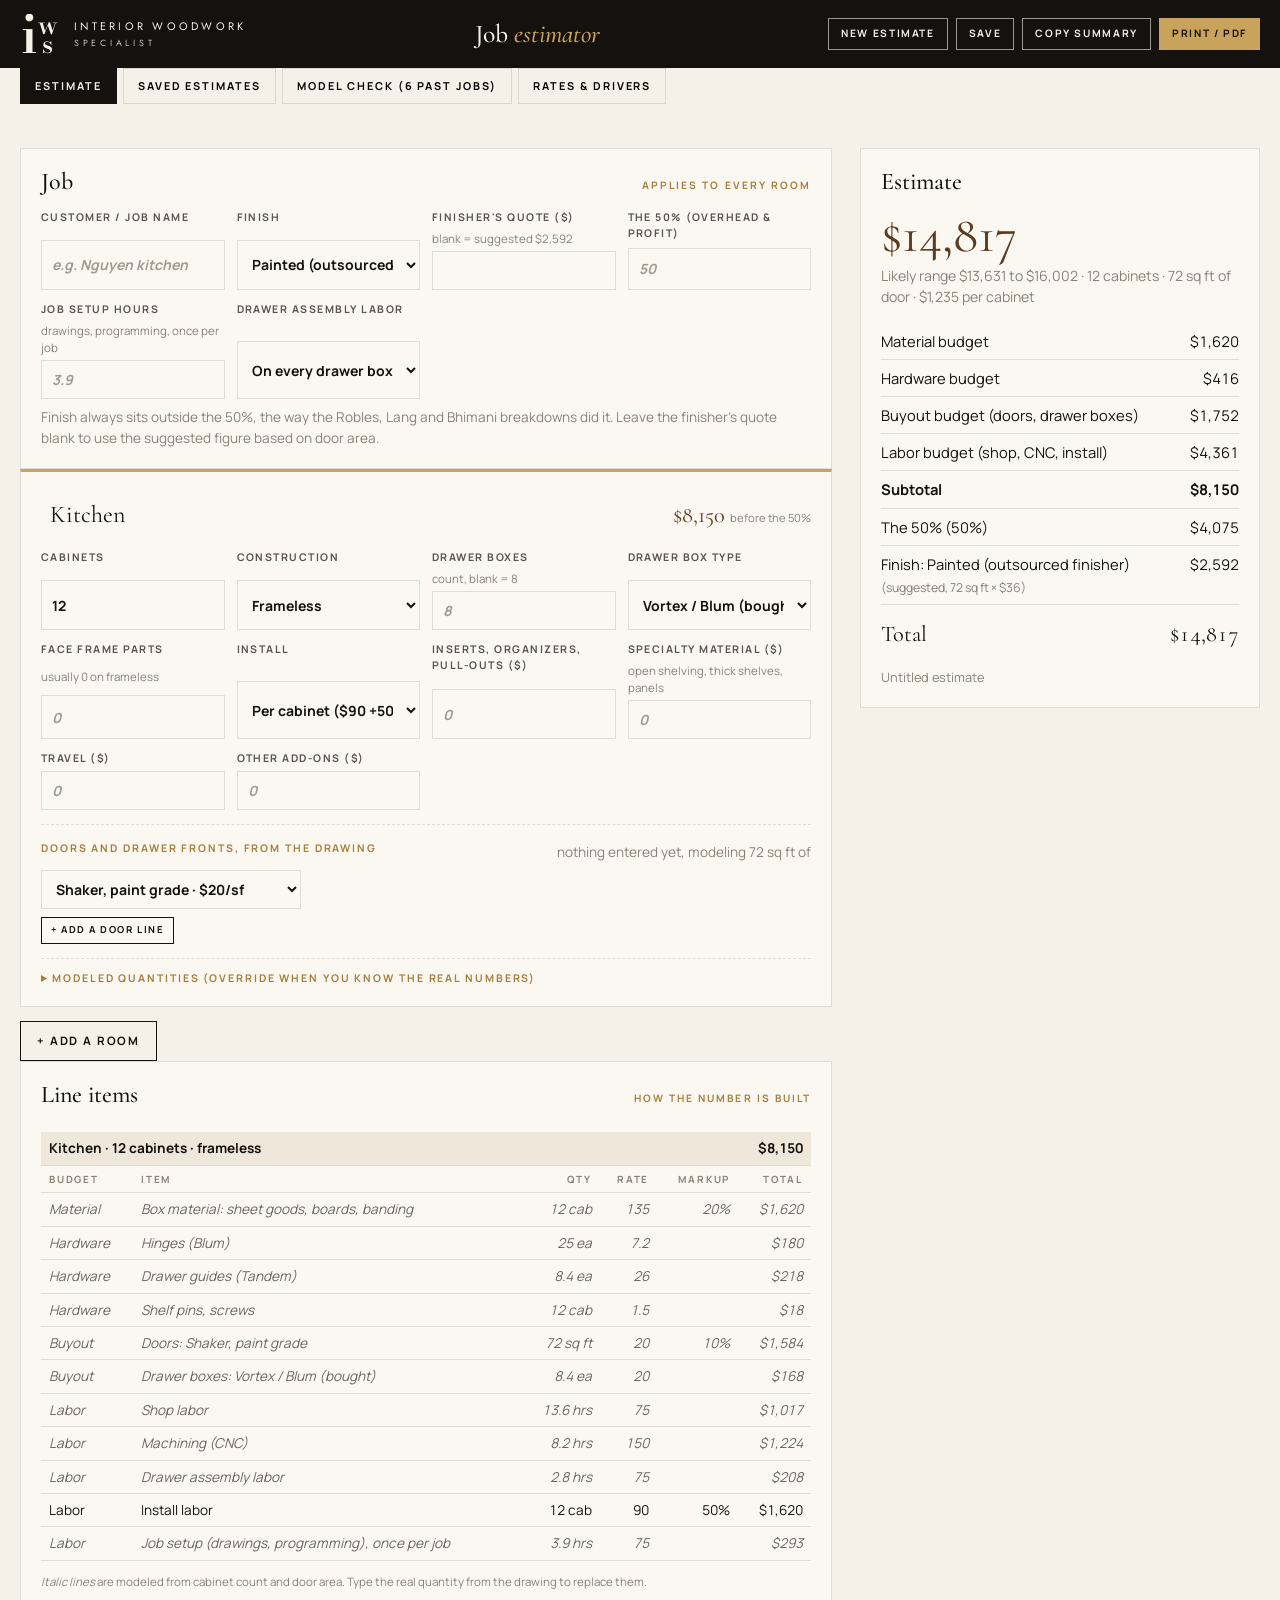
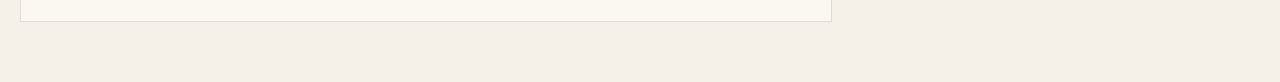
==== commit 63f6b86b: "Estimator: save, reopen, duplicate and delete estimates by name Save keeps the current estimate unde" ====
--- a/estimator/index.html
+++ b/estimator/index.html
@@ -84,6 +84,11 @@
     .tabs button.on { background:var(--ink); color:var(--paper); border-color:var(--ink); }
     .pane[hidden] { display:none; }
     .cal-wrap { overflow-x:auto; }
+    .saved-actions { display:flex; gap:6px; flex-wrap:wrap; }
+    .saved-actions .btn--danger[data-arm] { background:var(--warn); color:#fff; }
+    .flash { animation:flash 1.2s ease-out; }
+    @keyframes flash { 0% { outline:3px solid var(--gold); outline-offset:0; } 100% { outline:3px solid transparent; outline-offset:6px; } }
+    #btnSave.saved { background:var(--paper); color:var(--ink); }
     @media (max-width: 980px) { .layout { grid-template-columns:1fr; } .summary { position:static; } .doorline { grid-template-columns:1fr 90px 36px; } }
     @media print {
       .top, .tabs, .tools, .adv, .btn, #settingsPane, #calPane, .room-head button, .noprint, .doorline .x { display:none !important; }
@@ -106,6 +111,7 @@
     <h1>Job <em>estimator</em></h1>
     <div class="tools">
       <button class="btn btn--light btn--sm" id="btnNew">New estimate</button>
+      <button class="btn btn--light btn--sm" id="btnSave">Save</button>
       <button class="btn btn--light btn--sm" id="btnCopy">Copy summary</button>
       <button class="btn btn--gold btn--sm" id="btnPrint">Print / PDF</button>
     </div>
@@ -115,6 +121,7 @@
 <main class="wrap">
   <div class="tabs noprint">
     <button class="on" data-tab="estimate">Estimate</button>
+    <button data-tab="saved">Saved estimates <span id="savedCount"></span></button>
     <button data-tab="cal">Model check (6 past jobs)</button>
     <button data-tab="settings">Rates &amp; drivers</button>
   </div>
@@ -149,6 +156,14 @@
     </div>
   </section>
 
+  <section class="pane" id="savedPane" hidden>
+    <div class="card">
+      <h2>Saved estimates <small>This browser only</small></h2>
+      <p class="note">Save keeps the estimate you're working on under its job name. Open brings it back to the Estimate tab. Duplicate makes a copy to price an option. Saved estimates live in this browser, so save on the computer you'll use to look them up, and use Copy summary or Print for anything you need to keep elsewhere.</p>
+      <div class="cal-wrap"><table class="cal" id="savedTable"></table></div>
+    </div>
+  </section>
+
   <section class="pane" id="calPane" hidden>
     <div class="card">
       <h2>Model vs. the six real breakdowns <small>Drawing quantities in, hours and hardware modeled</small></h2>
@@ -178,7 +193,7 @@
   const fmt = (n) => '$' + Math.round(n).toLocaleString('en-US');
   const fmt2 = (n, d) => Number(n).toLocaleString('en-US', { maximumFractionDigits: d === undefined ? 2 : d });
   const esc = (s) => String(s ?? '').replace(/[&<>"]/g, (c) => ({ '&':'&amp;','<':'&lt;','>':'&gt;','"':'&quot;' }[c]));
-  const LS_CFG = 'iws-estimator-config-v2', LS_JOB = 'iws-estimator-job-v2';
+  const LS_CFG = 'iws-estimator-config-v2', LS_JOB = 'iws-estimator-job-v2', LS_SAVED = 'iws-estimator-saved-v2';
   const deep = (o) => JSON.parse(JSON.stringify(o));
   const defaults = () => ({ rates: deep(M.RATES), drivers: deep(M.DRIVERS), doors: deep(M.DOOR_STYLES), boxes: deep(M.DRAWER_BOXES), finishes: deep(M.FINISH_OPTIONS) });
   let cfg; try { cfg = JSON.parse(localStorage.getItem(LS_CFG)) || defaults(); } catch { cfg = defaults(); }
@@ -186,7 +201,10 @@
   function saveCfg() { try { localStorage.setItem(LS_CFG, JSON.stringify(cfg)); } catch {} }
 
   const newRoom = (name) => ({ name: name || 'Kitchen', cabinets: 12, construction: 'frameless', defaultDoorStyle: 'shaker_paint', doorLines: [], drawers: '', drawerBox: 'vortex', faceFrameParts: '', organizers: '', specialMaterial: '', installMode: 'percab', installHrs: '', installLump: '', travel: '', otherAddons: '', otherLabel: 'Other add-ons', overrides: {} });
-  const newJob = () => ({ name: '', finish: 'painted', finishQuote: '', overheadPct: '', setupHrs: '', drawerAsm: true, rooms: [newRoom('Kitchen')] });
+  const newJob = () => ({ id: null, name: '', finish: 'painted', finishQuote: '', overheadPct: '', setupHrs: '', drawerAsm: true, rooms: [newRoom('Kitchen')] });
+  let saved; try { saved = JSON.parse(localStorage.getItem(LS_SAVED)) || []; } catch { saved = []; }
+  function saveList() { try { localStorage.setItem(LS_SAVED, JSON.stringify(saved)); } catch {} updateSavedCount(); }
+  function updateSavedCount() { const el = $('#savedCount'); if (el) el.textContent = saved.length ? `(${saved.length})` : ''; }
   let job; try { job = JSON.parse(localStorage.getItem(LS_JOB)) || newJob(); } catch { job = newJob(); }
   function saveJob() { try { localStorage.setItem(LS_JOB, JSON.stringify(job)); } catch {} }
 
@@ -292,11 +310,30 @@
   });
   function hydrateJob() { $('#jobName').value = job.name || ''; $('#finish').innerHTML = opts(cfg.finishes, job.finish); $('#finishQuote').value = job.finishQuote; $('#overheadPct').value = job.overheadPct; $('#overheadPct').placeholder = cfg.rates.overheadPct; $('#setupHrs').value = job.setupHrs; $('#setupHrs').placeholder = cfg.drivers.shopSetupHrs; $('#drawerAsm').value = job.drawerAsm === false ? 'off' : 'on'; }
 
-  document.querySelectorAll('.tabs button').forEach((b) => b.addEventListener('click', () => {
-    document.querySelectorAll('.tabs button').forEach((x) => x.classList.toggle('on', x === b));
-    ['estimate', 'cal', 'settings'].forEach((p) => { $('#' + p + 'Pane').hidden = b.dataset.tab !== p; });
-    if (b.dataset.tab === 'cal') renderCal();
-  }));
+  // ---- saved estimates ----
+  function saveCurrent(asNew) {
+    if (!job.name || !job.name.trim()) { const n = $('#jobName'); n.focus(); n.classList.remove('flash'); void n.offsetWidth; n.classList.add('flash'); n.placeholder = 'Give it a name first'; return; }
+    const est = M.estimateJob(job, cfg);
+    if (asNew || !job.id) job.id = 'e' + Date.now().toString(36) + Math.random().toString(36).slice(2, 6);
+    const entry = { id: job.id, name: job.name.trim(), savedAt: new Date().toISOString(), total: est.total, cabinets: est.cabinets, rooms: est.rooms.map((r) => r.name).join(', '), job: deep(job) };
+    const i = saved.findIndex((x) => x.id === job.id); if (i >= 0) saved[i] = entry; else saved.unshift(entry);
+    saveList(); saveJob(); renderSaved();
+    const b = $('#btnSave'); b.textContent = 'Saved'; b.classList.add('saved'); setTimeout(() => { b.textContent = 'Save'; b.classList.remove('saved'); }, 1500);
+  }
+  function showTab(name) { document.querySelectorAll('.tabs button').forEach((x) => x.classList.toggle('on', x.dataset.tab === name)); ['estimate', 'saved', 'cal', 'settings'].forEach((p) => { $('#' + p + 'Pane').hidden = name !== p; }); if (name === 'cal') renderCal(); if (name === 'saved') renderSaved(); }
+  function renderSaved() {
+    updateSavedCount();
+    if (!saved.length) { $('#savedTable').innerHTML = '<tr><td class="note" style="padding:14px 8px">Nothing saved yet. Name an estimate and press Save.</td></tr>'; return; }
+    $('#savedTable').innerHTML = `<tr><th>Estimate</th><th class="n">Cabinets</th><th class="n">Total</th><th>Saved</th><th></th></tr>` + saved.map((e) => `<tr ${e.id === job.id ? 'style="background:var(--paper-2)"' : ''}><td><strong>${esc(e.name)}</strong>${e.id === job.id ? ' <small style="display:inline">(open now)</small>' : ''}<small>${esc(e.rooms)}</small></td><td class="n">${e.cabinets}</td><td class="n">${fmt(e.total)}</td><td>${new Date(e.savedAt).toLocaleDateString()} ${new Date(e.savedAt).toLocaleTimeString([], { hour: 'numeric', minute: '2-digit' })}</td><td><div class="saved-actions"><button class="btn btn--xs" data-open="${e.id}">Open</button><button class="btn btn--xs" data-dup="${e.id}">Duplicate</button><button class="btn btn--xs btn--danger" data-rm="${e.id}">Delete</button></div></td></tr>`).join('');
+  }
+  $('#savedTable').addEventListener('click', (e) => {
+    const o = e.target.closest('[data-open]'); if (o) { const s = saved.find((x) => x.id === o.dataset.open); if (s) { job = deep(s.job); job.id = s.id; saveJob(); hydrateJob(); renderRooms(); showTab('estimate'); window.scrollTo(0, 0); } return; }
+    const d = e.target.closest('[data-dup]'); if (d) { const s = saved.find((x) => x.id === d.dataset.dup); if (s) { job = deep(s.job); job.id = null; job.name = s.name + ' (copy)'; saveJob(); hydrateJob(); renderRooms(); saveCurrent(true); showTab('estimate'); window.scrollTo(0, 0); } return; }
+    const r = e.target.closest('[data-rm]'); if (r) { if (r.dataset.arm) { const id = r.dataset.rm; saved = saved.filter((x) => x.id !== id); if (job.id === id) { job.id = null; saveJob(); } saveList(); renderSaved(); } else { r.dataset.arm = '1'; r.textContent = 'Click again to delete'; setTimeout(() => { r.textContent = 'Delete'; delete r.dataset.arm; }, 3000); } }
+  });
+  $('#btnSave').addEventListener('click', () => saveCurrent(false));
+
+  document.querySelectorAll('.tabs button').forEach((b) => b.addEventListener('click', () => showTab(b.dataset.tab)));
 
   function renderCal() {
     const rows = M.calibrate(cfg); let mape = 0;
@@ -324,7 +361,7 @@
   $('#btnReset').addEventListener('click', () => { if (confirm('Reset every rate and driver to the fitted defaults?')) { cfg = defaults(); applyCfg(); saveCfg(); renderSettings(); hydrateJob(); renderRooms(); } });
   $('#btnExport').addEventListener('click', () => { const blob = new Blob([JSON.stringify(cfg, null, 2)], { type: 'application/json' }); const a = document.createElement('a'); a.href = URL.createObjectURL(blob); a.download = 'iws-estimator-settings.json'; a.click(); });
 
-  applyCfg(); hydrateJob(); renderSettings(); renderRooms();
+  applyCfg(); hydrateJob(); renderSettings(); renderRooms(); updateSavedCount();
 })();
 </script>
 </body>
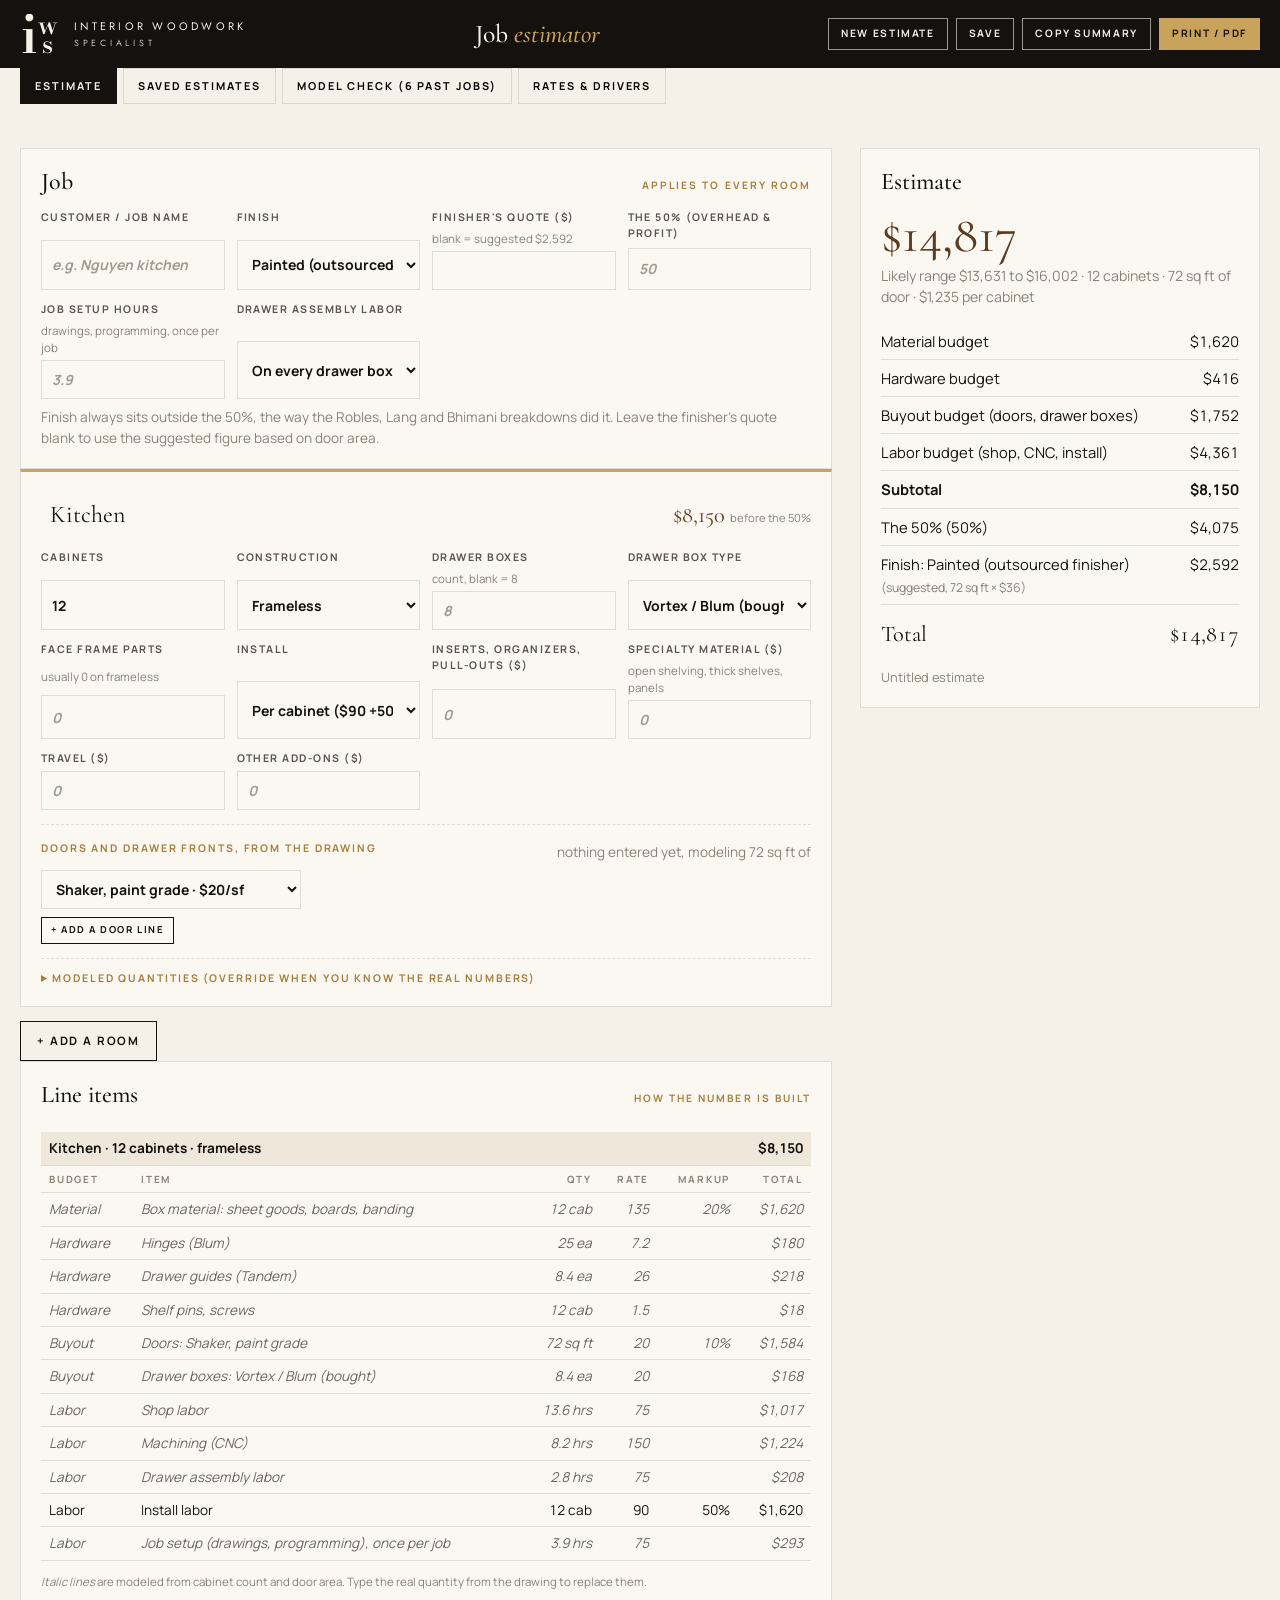
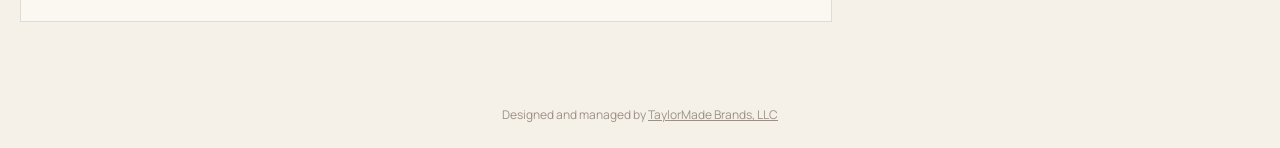
==== commit 12d6f6ea: "Add TaylorMade Brands footer credit Add a subtle, muted credit line to the bottom of the footer on e" ====
--- a/estimator/index.html
+++ b/estimator/index.html
@@ -185,6 +185,8 @@
   </section>
 </main>
 
+<footer style="text-align:center;padding:24px 16px;font-size:12px;color:var(--muted);opacity:.85;">Designed and managed by <a href="https://taylormadegrowth.com" style="color:inherit;text-decoration:underline;">TaylorMade Brands, LLC</a></footer>
+
 <script src="model.js"></script>
 <script>
 (function () {
